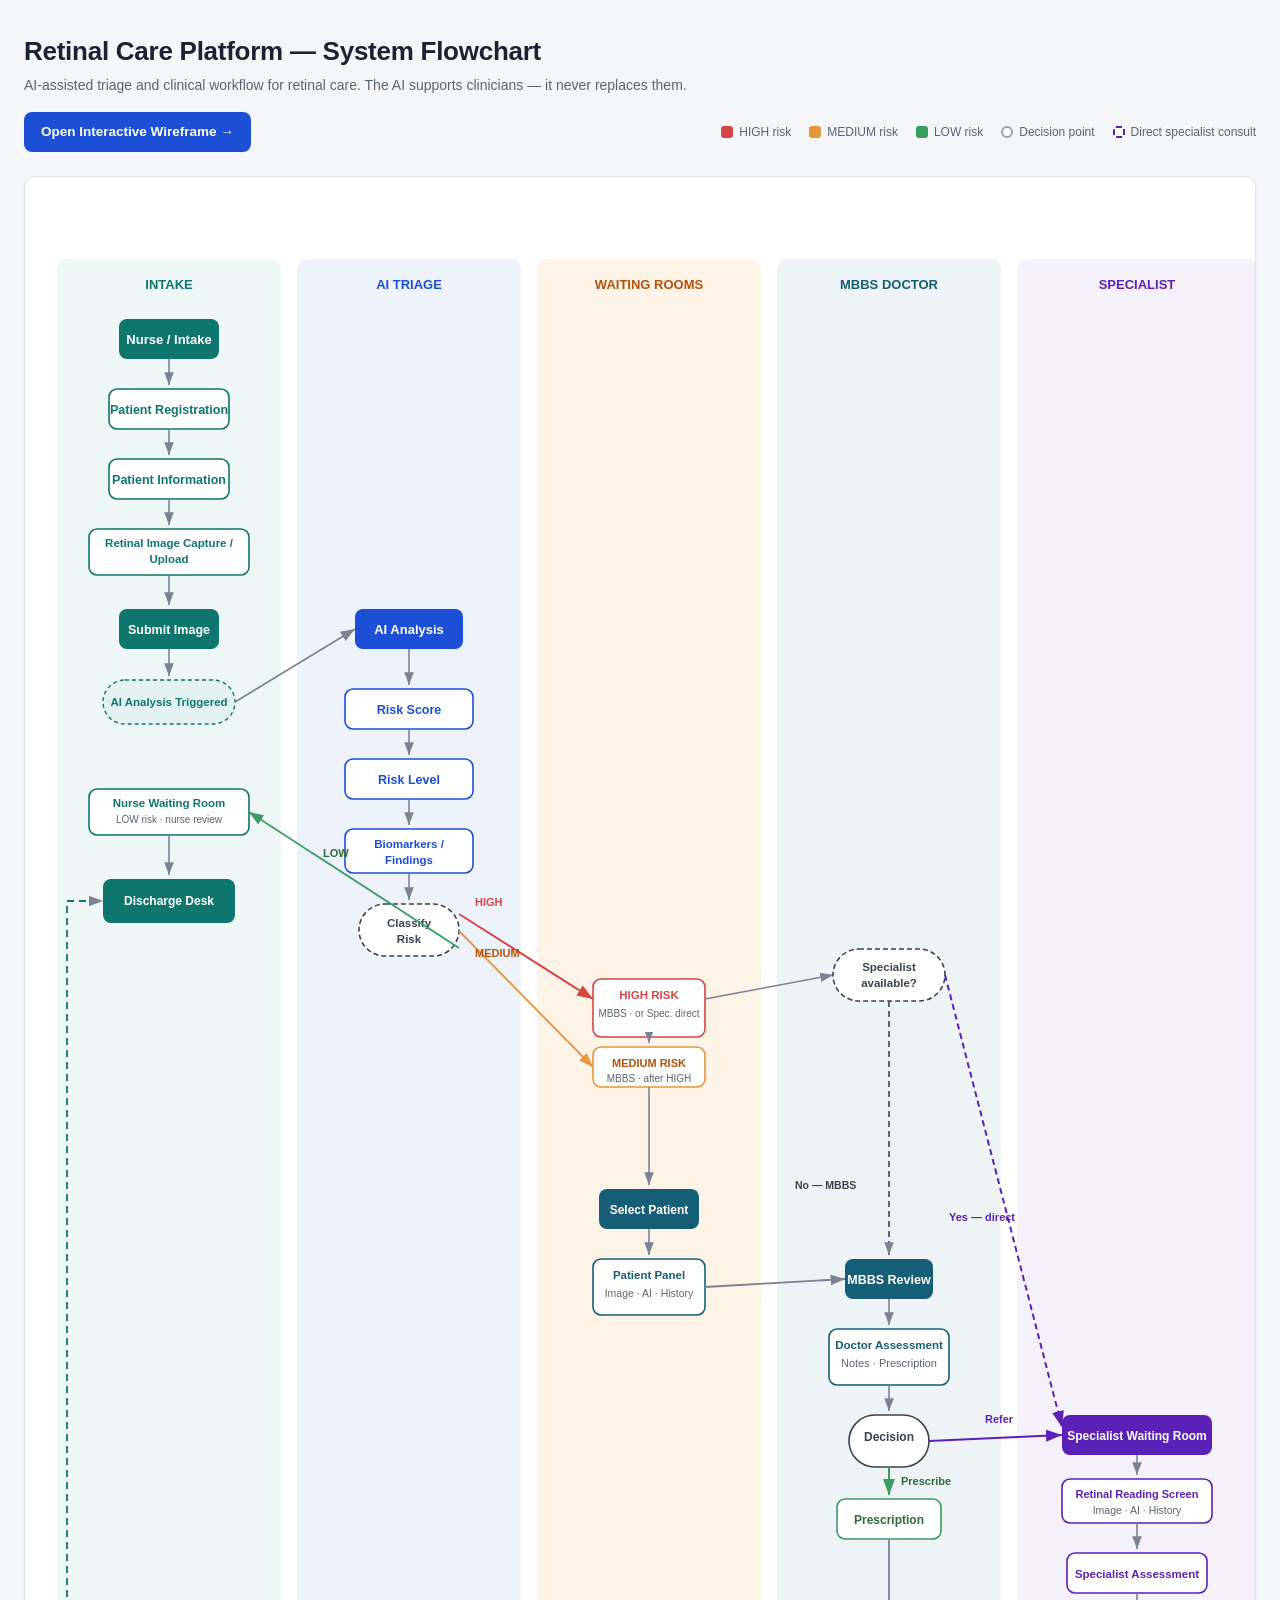
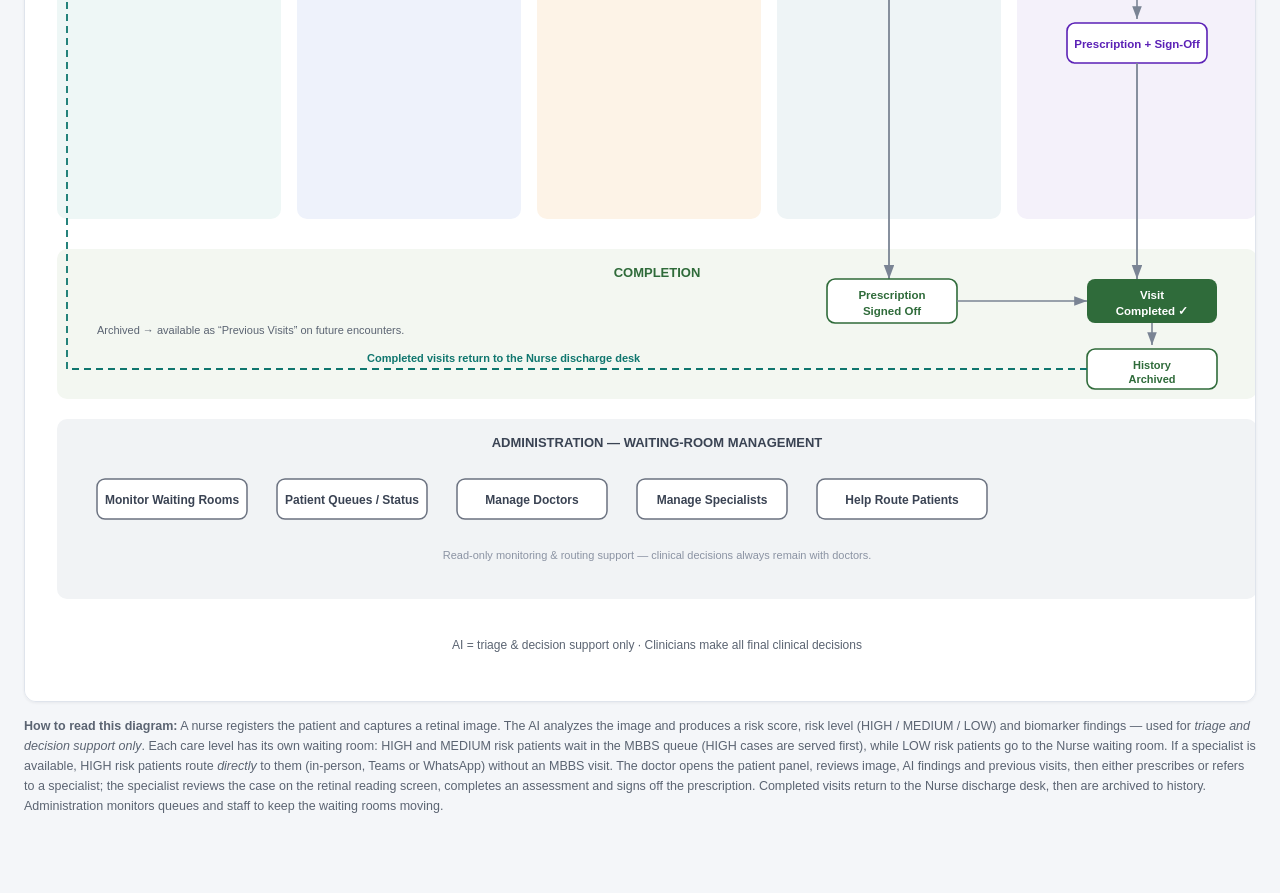
==== flowchart.html @ c3b542d7 "initial commit" ====
<!DOCTYPE html>
<html lang="en">
<head>
<meta charset="UTF-8">
<meta name="viewport" content="width=device-width, initial-scale=1.0">
<title>Retinal Care Platform — System Flowchart</title>
<link rel="stylesheet" href="css/styles.css">
<style>
  .flowchart-page { background: #f4f6f9; padding: 32px 24px 64px; }
  .fc-header { max-width: 1260px; margin: 0 auto 24px; }
  .fc-header h1 { font-size: 26px; margin: 0 0 4px; }
  .fc-header p { color: #5b6472; margin: 0 0 16px; font-size: 14px; }
  .fc-actions { display: flex; gap: 10px; align-items: center; flex-wrap: wrap; }
  .fc-legend { display: flex; gap: 18px; flex-wrap: wrap; align-items: center; margin-left: auto; font-size: 12px; color: #5b6472; }
  .legend-item { display: flex; align-items: center; gap: 6px; }
  .legend-dot { width: 12px; height: 12px; border-radius: 3px; }
  .legend-dot.high { background: #d64545; } .legend-dot.medium { background: #e8963a; } .legend-dot.low { background: #3a9d63; }
  .flow-title { font-size: 28px; font-weight: 700; letter-spacing: -.01em; }
  .fc-diagram { background: #fff; border: 1px solid #dfe4ec; border-radius: 12px; box-shadow: 0 1px 3px rgba(16,24,40,.06); max-width: 1260px; margin: 0 auto; padding: 12px; overflow-x: auto; }
  .fc-diagram svg { width: 100%; min-width: 1240px; height: auto; display: block; }
  .flow-note { font-size: 12.5px; color: #5b6472; margin-top: 14px; max-width: 1260px; margin-left: auto; margin-right: auto; line-height: 1.6; }
</style>
</head>
<body class="flowchart-page">
  <header class="fc-header">
    <h1 class="flow-title">Retinal Care Platform — System Flowchart</h1>
    <p>AI-assisted triage and clinical workflow for retinal care. The AI supports clinicians — it never replaces them.</p>
    <div class="fc-actions">
      <a class="btn btn-primary" href="index.html">Open Interactive Wireframe →</a>
      <div class="fc-legend">
        <span class="legend-item"><span class="legend-dot high"></span> HIGH risk</span>
        <span class="legend-item"><span class="legend-dot medium"></span> MEDIUM risk</span>
        <span class="legend-item"><span class="legend-dot low"></span> LOW risk</span>
        <span class="legend-item"><span style="display:inline-block;width:12px;height:12px;border-radius:50%;background:#fff;border:2px solid #9aa3b2;"></span> Decision point</span>
        <span class="legend-item"><span style="display:inline-block;width:12px;height:12px;border-radius:3px;background:#fff;border:2px dashed #5b21b6;"></span> Direct specialist consult</span>
      </div>
    </div>
  </header>

  <section class="fc-diagram">
  <svg viewBox="0 0 1240 2100" xmlns="http://www.w3.org/2000/svg" font-family="Segoe UI, Arial, sans-serif">
    <defs>
      <marker id="arr" markerWidth="10" markerHeight="10" refX="8" refY="3" orient="auto"><path d="M0,0 L8,3 L0,6 Z" fill="#7a8494"/></marker>
      <marker id="arrR" markerWidth="10" markerHeight="10" refX="8" refY="3" orient="auto"><path d="M0,0 L8,3 L0,6 Z" fill="#d64545"/></marker>
      <marker id="arrM" markerWidth="10" markerHeight="10" refX="8" refY="3" orient="auto"><path d="M0,0 L8,3 L0,6 Z" fill="#e8963a"/></marker>
      <marker id="arrG" markerWidth="10" markerHeight="10" refX="8" refY="3" orient="auto"><path d="M0,0 L8,3 L0,6 Z" fill="#3a9d63"/></marker>
      <marker id="arrP" markerWidth="10" markerHeight="10" refX="8" refY="3" orient="auto"><path d="M0,0 L8,3 L0,6 Z" fill="#5b21b6"/></marker>
    </defs>

    <!-- ============ LANE BACKGROUNDS (all equal: y 70..1630) ============ -->
    <rect x="20"  y="70" width="224" height="1560" rx="10" fill="#eef7f6"/>
    <rect x="260" y="70" width="224" height="1560" rx="10" fill="#eef2fb"/>
    <rect x="500" y="70" width="224" height="1560" rx="10" fill="#fdf3e7"/>
    <rect x="740" y="70" width="224" height="1560" rx="10" fill="#eef4f6"/>
    <rect x="980" y="70" width="240" height="1560" rx="10" fill="#f4f1fa"/>

    <!-- completion + admin bands -->
    <rect x="20" y="1660" width="1200" height="150" rx="10" fill="#f3f7f1"/>
    <rect x="20" y="1830" width="1200" height="180" rx="10" fill="#f1f3f5"/>

    <!-- lane titles -->
    <text x="132"  y="100" text-anchor="middle" font-size="13" font-weight="700" fill="#0f766e">INTAKE</text>
    <text x="372"  y="100" text-anchor="middle" font-size="13" font-weight="700" fill="#1c4fd6">AI TRIAGE</text>
    <text x="612"  y="100" text-anchor="middle" font-size="13" font-weight="700" fill="#b45309">WAITING ROOMS</text>
    <text x="852"  y="100" text-anchor="middle" font-size="13" font-weight="700" fill="#155e75">MBBS DOCTOR</text>
    <text x="1100" y="100" text-anchor="middle" font-size="13" font-weight="700" fill="#5b21b6">SPECIALIST</text>

    <text x="620" y="1688" text-anchor="middle" font-size="13" font-weight="700" fill="#2f6b3a">COMPLETION</text>
    <text x="620" y="1858" text-anchor="middle" font-size="13" font-weight="700" fill="#3a4353">ADMINISTRATION — WAITING-ROOM MANAGEMENT</text>

    <!-- ============ INTAKE LANE (center 132) ============ -->
    <rect x="82"  y="130" width="100" height="40" rx="8" fill="#0f766e"/><text x="132" y="155" text-anchor="middle" font-size="13" font-weight="600" fill="#fff">Nurse / Intake</text>
    <line x1="132" y1="170" x2="132" y2="196" stroke="#7a8494" stroke-width="1.6" marker-end="url(#arr)"/>
    <rect x="72"  y="200" width="120" height="40" rx="8" fill="#fff" stroke="#0f766e" stroke-width="1.6"/><text x="132" y="225" text-anchor="middle" font-size="12.5" font-weight="600" fill="#0f766e">Patient Registration</text>
    <line x1="132" y1="240" x2="132" y2="266" stroke="#7a8494" stroke-width="1.6" marker-end="url(#arr)"/>
    <rect x="72"  y="270" width="120" height="40" rx="8" fill="#fff" stroke="#0f766e" stroke-width="1.6"/><text x="132" y="295" text-anchor="middle" font-size="12.5" font-weight="600" fill="#0f766e">Patient Information</text>
    <line x1="132" y1="310" x2="132" y2="336" stroke="#7a8494" stroke-width="1.6" marker-end="url(#arr)"/>
    <rect x="52"  y="340" width="160" height="46" rx="8" fill="#fff" stroke="#0f766e" stroke-width="1.6"/><text x="132" y="358" text-anchor="middle" font-size="11.5" font-weight="600" fill="#0f766e">Retinal Image Capture /</text><text x="132" y="374" text-anchor="middle" font-size="11.5" font-weight="600" fill="#0f766e">Upload</text>
    <line x1="132" y1="386" x2="132" y2="416" stroke="#7a8494" stroke-width="1.6" marker-end="url(#arr)"/>
    <rect x="82"  y="420" width="100" height="40" rx="8" fill="#0f766e"/><text x="132" y="445" text-anchor="middle" font-size="12.5" font-weight="600" fill="#fff">Submit Image</text>
    <line x1="132" y1="460" x2="132" y2="487" stroke="#7a8494" stroke-width="1.6" marker-end="url(#arr)"/>
    <rect x="66"  y="491" width="132" height="44" rx="22" fill="#e3f1f0" stroke="#0f766e" stroke-width="1.4" stroke-dasharray="4 3"/><text x="132" y="517" text-anchor="middle" font-size="11.5" font-weight="600" fill="#0f766e">AI Analysis Triggered</text>
    <line x1="198" y1="513" x2="318" y2="440" stroke="#7a8494" stroke-width="1.8" marker-end="url(#arr)"/>

    <!-- nurse waiting room + discharge desk -->
    <rect x="52" y="600" width="160" height="46" rx="8" fill="#fff" stroke="#0f766e" stroke-width="1.6"/><text x="132" y="618" text-anchor="middle" font-size="11.5" font-weight="600" fill="#0f766e">Nurse Waiting Room</text><text x="132" y="634" text-anchor="middle" font-size="10" fill="#5b6472">LOW risk · nurse review</text>
    <line x1="132" y1="646" x2="132" y2="686" stroke="#7a8494" stroke-width="1.6" marker-end="url(#arr)"/>
    <rect x="66" y="690" width="132" height="44" rx="8" fill="#0f766e"/><text x="132" y="716" text-anchor="middle" font-size="12" font-weight="600" fill="#fff">Discharge Desk</text>

    <!-- ============ AI TRIAGE LANE (center 372) ============ -->
    <rect x="318" y="420" width="108" height="40" rx="8" fill="#1c4fd6"/><text x="372" y="445" text-anchor="middle" font-size="13" font-weight="600" fill="#fff">AI Analysis</text>
    <line x1="372" y1="460" x2="372" y2="496" stroke="#7a8494" stroke-width="1.6" marker-end="url(#arr)"/>
    <rect x="308" y="500" width="128" height="40" rx="8" fill="#fff" stroke="#1c4fd6" stroke-width="1.6"/><text x="372" y="525" text-anchor="middle" font-size="12.5" font-weight="600" fill="#1c4fd6">Risk Score</text>
    <line x1="372" y1="540" x2="372" y2="566" stroke="#7a8494" stroke-width="1.6" marker-end="url(#arr)"/>
    <rect x="308" y="570" width="128" height="40" rx="8" fill="#fff" stroke="#1c4fd6" stroke-width="1.6"/><text x="372" y="595" text-anchor="middle" font-size="12.5" font-weight="600" fill="#1c4fd6">Risk Level</text>
    <line x1="372" y1="610" x2="372" y2="636" stroke="#7a8494" stroke-width="1.6" marker-end="url(#arr)"/>
    <rect x="308" y="640" width="128" height="44" rx="8" fill="#fff" stroke="#1c4fd6" stroke-width="1.6"/><text x="372" y="659" text-anchor="middle" font-size="11.5" font-weight="600" fill="#1c4fd6">Biomarkers /</text><text x="372" y="675" text-anchor="middle" font-size="11.5" font-weight="600" fill="#1c4fd6">Findings</text>
    <line x1="372" y1="684" x2="372" y2="711" stroke="#7a8494" stroke-width="1.6" marker-end="url(#arr)"/>
    <rect x="322" y="715" width="100" height="52" rx="26" fill="#fff" stroke="#3a4353" stroke-width="1.6" stroke-dasharray="5 3"/><text x="372" y="738" text-anchor="middle" font-size="11.5" font-weight="600" fill="#3a4353">Classify</text><text x="372" y="754" text-anchor="middle" font-size="11.5" font-weight="600" fill="#3a4353">Risk</text>

    <!-- risk fan-out arrows → waiting room boxes -->
    <line x1="422" y1="725" x2="556" y2="810" stroke="#d64545" stroke-width="2" marker-end="url(#arrR)"/><text x="438" y="717" font-size="11" fill="#d64545" font-weight="700">HIGH</text>
    <line x1="422" y1="742" x2="556" y2="878" stroke="#e8963a" stroke-width="1.8" marker-end="url(#arrM)"/><text x="438" y="768" font-size="11" fill="#b45309" font-weight="700">MEDIUM</text>
    <line x1="422" y1="759" x2="212" y2="623" stroke="#3a9d63" stroke-width="1.8" marker-end="url(#arrG)"/><text x="286" y="668" font-size="11" fill="#2f6b3a" font-weight="700">LOW</text>

    <!-- ============ WAITING ROOM LANE (center 612) ============ -->
    <rect x="556" y="790" width="112" height="58" rx="8" fill="#fff" stroke="#d64545" stroke-width="1.6"/><text x="612" y="810" text-anchor="middle" font-size="11.5" font-weight="700" fill="#d64545">HIGH RISK</text><text x="612" y="828" text-anchor="middle" font-size="10" fill="#5b6472">MBBS · or Spec. direct</text>
    <line x1="612" y1="848" x2="612" y2="854" stroke="#7a8494" stroke-width="1.4" marker-end="url(#arr)"/>
    <rect x="556" y="858" width="112" height="40" rx="8" fill="#fff" stroke="#e8963a" stroke-width="1.6"/><text x="612" y="878" text-anchor="middle" font-size="11" font-weight="700" fill="#b45309">MEDIUM RISK</text><text x="612" y="893" text-anchor="middle" font-size="10" fill="#5b6472">MBBS · after HIGH</text>
    <line x1="612" y1="898" x2="612" y2="996" stroke="#7a8494" stroke-width="1.6" marker-end="url(#arr)"/>
    <rect x="562" y="1000" width="100" height="40" rx="8" fill="#155e75"/><text x="612" y="1025" text-anchor="middle" font-size="12" font-weight="600" fill="#fff">Select Patient</text>
    <line x1="612" y1="1040" x2="612" y2="1066" stroke="#7a8494" stroke-width="1.6" marker-end="url(#arr)"/>
    <rect x="556" y="1070" width="112" height="56" rx="8" fill="#fff" stroke="#155e75" stroke-width="1.6"/><text x="612" y="1090" text-anchor="middle" font-size="11.5" font-weight="600" fill="#155e75">Patient Panel</text><text x="612" y="1108" text-anchor="middle" font-size="10.5" fill="#5b6472">Image · AI · History</text>
    <line x1="668" y1="1098" x2="808" y2="1090" stroke="#7a8494" stroke-width="1.8" marker-end="url(#arr)"/>

    <!-- routing decision: specialist available? -->
    <line x1="668" y1="810" x2="796" y2="786" stroke="#7a8494" stroke-width="1.6" marker-end="url(#arr)"/>
    <rect x="796" y="760" width="112" height="52" rx="26" fill="#fff" stroke="#3a4353" stroke-width="1.6" stroke-dasharray="5 3"/><text x="852" y="782" text-anchor="middle" font-size="11.5" font-weight="600" fill="#3a4353">Specialist</text><text x="852" y="798" text-anchor="middle" font-size="11.5" font-weight="600" fill="#3a4353">available?</text>
    <line x1="852" y1="812" x2="852" y2="1066" stroke="#3a4353" stroke-width="1.6" stroke-dasharray="6 4" marker-end="url(#arr)"/><text x="758" y="1000" font-size="10.5" fill="#3a4353" font-weight="600">No — MBBS</text>
    <line x1="908" y1="786" x2="1025" y2="1238" stroke="#5b21b6" stroke-width="2" stroke-dasharray="6 4" marker-end="url(#arrP)"/><text x="912" y="1032" font-size="11" fill="#5b21b6" font-weight="700">Yes — direct</text>

    <!-- ============ MBBS LANE (center 852) ============ -->
    <rect x="808" y="1070" width="88" height="40" rx="8" fill="#155e75"/><text x="852" y="1095" text-anchor="middle" font-size="12.5" font-weight="600" fill="#fff">MBBS Review</text>
    <line x1="852" y1="1110" x2="852" y2="1136" stroke="#7a8494" stroke-width="1.6" marker-end="url(#arr)"/>
    <rect x="792" y="1140" width="120" height="56" rx="8" fill="#fff" stroke="#155e75" stroke-width="1.6"/><text x="852" y="1160" text-anchor="middle" font-size="11.5" font-weight="600" fill="#155e75">Doctor Assessment</text><text x="852" y="1178" text-anchor="middle" font-size="11" fill="#5b6472">Notes · Prescription</text>
    <line x1="852" y1="1196" x2="852" y2="1222" stroke="#7a8494" stroke-width="1.6" marker-end="url(#arr)"/>
    <rect x="812" y="1226" width="80" height="52" rx="26" fill="#fff" stroke="#3a4353" stroke-width="1.6"/><text x="852" y="1252" text-anchor="middle" font-size="12" font-weight="700" fill="#3a4353">Decision</text>
    <!-- Prescribe branch -->
    <line x1="852" y1="1278" x2="852" y2="1306" stroke="#3a9d63" stroke-width="2" marker-end="url(#arrG)"/><text x="864" y="1296" font-size="11" fill="#2f6b3a" font-weight="700">Prescribe</text>
    <rect x="800" y="1310" width="104" height="40" rx="8" fill="#fff" stroke="#3a9d63" stroke-width="1.6"/><text x="852" y="1335" text-anchor="middle" font-size="12" font-weight="600" fill="#2f6b3a">Prescription</text>
    <!-- Refer branch → specialist -->
    <line x1="892" y1="1252" x2="1025" y2="1246" stroke="#5b21b6" stroke-width="2" marker-end="url(#arrP)"/><text x="948" y="1234" font-size="11" fill="#5b21b6" font-weight="700">Refer</text>
    <!-- down to completion -->
    <line x1="852" y1="1350" x2="852" y2="1690" stroke="#7a8494" stroke-width="1.8" marker-end="url(#arr)"/>

    <!-- ============ SPECIALIST LANE (center 1100) ============ -->
    <rect x="1025" y="1226" width="150" height="40" rx="8" fill="#5b21b6"/><text x="1100" y="1251" text-anchor="middle" font-size="12" font-weight="600" fill="#fff">Specialist Waiting Room</text>
    <line x1="1100" y1="1266" x2="1100" y2="1286" stroke="#7a8494" stroke-width="1.6" marker-end="url(#arr)"/>
    <rect x="1025" y="1290" width="150" height="44" rx="8" fill="#fff" stroke="#5b21b6" stroke-width="1.6"/><text x="1100" y="1309" text-anchor="middle" font-size="11" font-weight="600" fill="#5b21b6">Retinal Reading Screen</text><text x="1100" y="1325" text-anchor="middle" font-size="10.5" fill="#5b6472">Image · AI · History</text>
    <line x1="1100" y1="1334" x2="1100" y2="1360" stroke="#7a8494" stroke-width="1.6" marker-end="url(#arr)"/>
    <rect x="1030" y="1364" width="140" height="40" rx="8" fill="#fff" stroke="#5b21b6" stroke-width="1.6"/><text x="1100" y="1389" text-anchor="middle" font-size="11.5" font-weight="600" fill="#5b21b6">Specialist Assessment</text>
    <line x1="1100" y1="1404" x2="1100" y2="1430" stroke="#7a8494" stroke-width="1.6" marker-end="url(#arr)"/>
    <rect x="1030" y="1434" width="140" height="40" rx="8" fill="#fff" stroke="#5b21b6" stroke-width="1.6"/><text x="1100" y="1459" text-anchor="middle" font-size="11.5" font-weight="600" fill="#5b21b6">Prescription + Sign-Off</text>
    <!-- down to completion -->
    <line x1="1100" y1="1474" x2="1100" y2="1690" stroke="#7a8494" stroke-width="1.8" marker-end="url(#arr)"/>

    <!-- ============ COMPLETION BAND ============ -->
    <rect x="790"  y="1690" width="130" height="44" rx="8" fill="#fff" stroke="#2f6b3a" stroke-width="1.6"/><text x="855" y="1710" text-anchor="middle" font-size="11.5" font-weight="600" fill="#2f6b3a">Prescription</text><text x="855" y="1726" text-anchor="middle" font-size="11.5" font-weight="600" fill="#2f6b3a">Signed Off</text>
    <line x1="920" y1="1712" x2="1050" y2="1712" stroke="#7a8494" stroke-width="1.6" marker-end="url(#arr)"/>
    <rect x="1050" y="1690" width="130" height="44" rx="8" fill="#2f6b3a"/><text x="1115" y="1710" text-anchor="middle" font-size="11.5" font-weight="600" fill="#fff">Visit</text><text x="1115" y="1726" text-anchor="middle" font-size="11.5" font-weight="600" fill="#fff">Completed ✓</text>
    <line x1="1115" y1="1734" x2="1115" y2="1756" stroke="#7a8494" stroke-width="1.6" marker-end="url(#arr)"/>
    <rect x="1050" y="1760" width="130" height="40" rx="8" fill="#fff" stroke="#2f6b3a" stroke-width="1.6"/><text x="1115" y="1780" text-anchor="middle" font-size="11" font-weight="600" fill="#2f6b3a">History</text><text x="1115" y="1794" text-anchor="middle" font-size="11" font-weight="600" fill="#2f6b3a">Archived</text>
    <!-- completed visits return to nurse discharge desk -->
    <line x1="1050" y1="1780" x2="30" y2="1780" stroke="#0f766e" stroke-width="1.8" stroke-dasharray="7 5"/>
    <line x1="30" y1="1780" x2="30" y2="712" stroke="#0f766e" stroke-width="1.8" stroke-dasharray="7 5"/>
    <line x1="30" y1="712" x2="66" y2="712" stroke="#0f766e" stroke-width="1.8" stroke-dasharray="7 5" marker-end="url(#arr)"/>
    <text x="330" y="1773" font-size="11" fill="#0f766e" font-weight="600">Completed visits return to the Nurse discharge desk</text>
    <text x="60" y="1745" font-size="11" fill="#5b6472">Archived → available as “Previous Visits” on future encounters.</text>

    <!-- ============ ADMIN BAND ============ -->
    <rect x="60"   y="1890" width="150" height="40" rx="8" fill="#fff" stroke="#6b7280" stroke-width="1.5"/><text x="135" y="1915" text-anchor="middle" font-size="12" font-weight="600" fill="#3a4353">Monitor Waiting Rooms</text>
    <rect x="240"  y="1890" width="150" height="40" rx="8" fill="#fff" stroke="#6b7280" stroke-width="1.5"/><text x="315" y="1915" text-anchor="middle" font-size="12" font-weight="600" fill="#3a4353">Patient Queues / Status</text>
    <rect x="420"  y="1890" width="150" height="40" rx="8" fill="#fff" stroke="#6b7280" stroke-width="1.5"/><text x="495" y="1915" text-anchor="middle" font-size="12" font-weight="600" fill="#3a4353">Manage Doctors</text>
    <rect x="600"  y="1890" width="150" height="40" rx="8" fill="#fff" stroke="#6b7280" stroke-width="1.5"/><text x="675" y="1915" text-anchor="middle" font-size="12" font-weight="600" fill="#3a4353">Manage Specialists</text>
    <rect x="780"  y="1890" width="170" height="40" rx="8" fill="#fff" stroke="#6b7280" stroke-width="1.5"/><text x="865" y="1915" text-anchor="middle" font-size="12" font-weight="600" fill="#3a4353">Help Route Patients</text>
    <text x="620" y="1970" text-anchor="middle" font-size="11" fill="#8b93a3">Read-only monitoring &amp; routing support — clinical decisions always remain with doctors.</text>

    <!-- footnote -->
    <text x="620" y="2060" text-anchor="middle" font-size="12" fill="#5b6472">AI = triage &amp; decision support only · Clinicians make all final clinical decisions</text>
  </svg>
  </section>

  <p class="flow-note">
    <strong>How to read this diagram:</strong> A nurse registers the patient and captures a retinal image. The AI analyzes the image and produces a risk score, risk level (HIGH / MEDIUM / LOW) and biomarker findings — used for <em>triage and decision support only</em>. Each care level has its own waiting room: HIGH and MEDIUM risk patients wait in the MBBS queue (HIGH cases are served first), while LOW risk patients go to the Nurse waiting room. If a specialist is available, HIGH risk patients route <em>directly</em> to them (in-person, Teams or WhatsApp) without an MBBS visit. The doctor opens the patient panel, reviews image, AI findings and previous visits, then either prescribes or refers to a specialist; the specialist reviews the case on the retinal reading screen, completes an assessment and signs off the prescription. Completed visits return to the Nurse discharge desk, then are archived to history. Administration monitors queues and staff to keep the waiting rooms moving.
  </p>
</body>
</html>
---- css/styles.css ----
/* ============================================================
   Retinal Care Platform — Design System
   Clinical · trustworthy · modern · high-tech
   ============================================================ */

:root {
  --bg: #f4f6f9;
  --surface: #ffffff;
  --surface-2: #f8fafc;
  --border: #dfe4ec;
  --border-strong: #cbd3de;
  --text: #1a2233;
  --text-2: #5b6472;
  --text-3: #8b93a3;

  --primary: #1c4fd6;
  --primary-soft: #eef2fb;
  --primary-dark: #153aa0;

  --nurse: #0f766e;
  --nurse-soft: #eef7f6;
  --mbbs: #155e75;
  --mbbs-soft: #eef4f6;
  --spec: #5b21b6;
  --spec-soft: #f4f1fa;
  --admin: #475467;
  --admin-soft: #f1f3f5;

  --high: #d64545;
  --high-soft: #fdefef;
  --medium: #e8963a;
  --medium-soft: #fdf3e7;
  --low: #3a9d63;
  --low-soft: #eef8f1;

  --success: #2f6b3a;
  --shadow-sm: 0 1px 2px rgba(16,24,40,.05);
  --shadow-md: 0 2px 8px rgba(16,24,40,.07);
  --shadow-lg: 0 8px 24px rgba(16,24,40,.10);
  --radius: 10px;
  --radius-lg: 14px;
  --font: "Segoe UI", -apple-system, BlinkMacSystemFont, Roboto, Arial, sans-serif;
}

* { box-sizing: border-box; }
html, body { margin: 0; padding: 0; }
body {
  font-family: var(--font);
  background: var(--bg);
  color: var(--text);
  font-size: 14px;
  line-height: 1.5;
  -webkit-font-smoothing: antialiased;
}
a { color: var(--primary); text-decoration: none; }
a:hover { text-decoration: underline; }

/* ---------- Layout ---------- */
.app-shell { min-height: 100vh; display: flex; flex-direction: column; }
.topbar {
  background: var(--surface);
  border-bottom: 1px solid var(--border);
  display: flex; align-items: center; gap: 16px;
  padding: 0 24px; height: 60px; position: sticky; top: 0; z-index: 50;
}
.brand { display: flex; align-items: center; gap: 10px; font-weight: 700; font-size: 16px; color: var(--text); }
.brand-mark {
  width: 34px; height: 34px; border-radius: 9px; background: linear-gradient(135deg, var(--primary), #7c5ce0);
  display: flex; align-items: center; justify-content: center; color: #fff; font-size: 17px; font-weight: 700;
}
.topbar-role {
  font-size: 12.5px; font-weight: 600; color: var(--text-2);
  background: var(--surface-2); border: 1px solid var(--border);
  padding: 5px 12px; border-radius: 999px; display: flex; align-items: center; gap: 7px;
}
.topbar-role .dot { width: 8px; height: 8px; border-radius: 50%; }
.topbar-right { margin-left: auto; display: flex; align-items: center; gap: 12px; }
.topbar-actions { display: flex; gap: 8px; }
.content { padding: 24px; max-width: 1280px; width: 100%; margin: 0 auto; flex: 1; }
.content-wide { max-width: 1560px; }
.page-head { display: flex; align-items: flex-start; gap: 16px; margin-bottom: 20px; flex-wrap: wrap; }
.page-head h1 { margin: 0; font-size: 22px; letter-spacing: -.01em; }
.page-head .sub { color: var(--text-2); font-size: 13.5px; margin-top: 3px; }
.page-head .spacer { flex: 1; }

/* ---------- Buttons ---------- */
.btn {
  display: inline-flex; align-items: center; justify-content: center; gap: 8px;
  font-family: inherit; font-size: 13.5px; font-weight: 600;
  padding: 9px 16px; border-radius: 8px; border: 1px solid transparent;
  cursor: pointer; transition: background .15s, border-color .15s, box-shadow .15s;
  background: var(--surface); color: var(--text); white-space: nowrap;
}
.btn:hover { text-decoration: none; }
.btn:disabled { opacity: .55; cursor: not-allowed; }
.btn-primary { background: var(--primary); color: #fff; }
.btn-primary:hover { background: var(--primary-dark); }
.btn-secondary { border-color: var(--border-strong); background: var(--surface); }
.btn-secondary:hover { background: var(--surface-2); }
.btn-danger { background: #fff; border-color: #e8b4b4; color: var(--high); }
.btn-danger:hover { background: var(--high-soft); }
.btn-success { background: var(--success); color: #fff; }
.btn-success:hover { filter: brightness(.94); }
.btn-sm { padding: 6px 11px; font-size: 12.5px; border-radius: 7px; }
.btn-lg { padding: 12px 22px; font-size: 15px; }
.btn-block { width: 100%; }

/* ---------- Cards ---------- */
.card {
  background: var(--surface); border: 1px solid var(--border);
  border-radius: var(--radius); box-shadow: var(--shadow-sm);
}
.card-pad { padding: 20px; }
.card-title { font-size: 13px; font-weight: 700; text-transform: uppercase; letter-spacing: .05em; color: var(--text-2); margin: 0 0 14px; }
.grid { display: grid; gap: 16px; }
.grid-2 { grid-template-columns: repeat(2, 1fr); }
.grid-3 { grid-template-columns: repeat(3, 1fr); }
.grid-4 { grid-template-columns: repeat(4, 1fr); }
.flex { display: flex; gap: 16px; }
.flex-wrap { flex-wrap: wrap; }
.align-center { align-items: center; }
.grow { flex: 1; }
.mt-8 { margin-top: 8px; } .mt-16 { margin-top: 16px; } .mt-24 { margin-top: 24px; }
.mb-8 { margin-bottom: 8px; } .mb-16 { margin-bottom: 16px; }
.muted { color: var(--text-2); }
.small { font-size: 12.5px; }
.mono { font-variant-numeric: tabular-nums; }

/* ---------- Risk pills / indicators ---------- */
.pill {
  display: inline-flex; align-items: center; gap: 6px;
  font-size: 12px; font-weight: 700; padding: 3px 10px; border-radius: 999px;
  letter-spacing: .02em; text-transform: uppercase;
}
.pill .ico { font-size: 11px; }
.pill-high { background: var(--high-soft); color: var(--high); }
.pill-medium { background: var(--medium-soft); color: #b45309; }
.pill-low { background: var(--low-soft); color: var(--success); }
.pill-neutral { background: var(--surface-2); color: var(--text-2); border: 1px solid var(--border); }
.pill-ok { background: var(--low-soft); color: var(--success); }
.pill-info { background: var(--primary-soft); color: var(--primary); }
.pill-spec { background: var(--spec-soft); color: var(--spec); }
.pill-mbbs { background: var(--mbbs-soft); color: var(--mbbs); }
.pill-nurse { background: var(--nurse-soft); color: var(--nurse); }
.badge { display: inline-flex; align-items: center; font-size: 11.5px; font-weight: 600; padding: 2px 8px; border-radius: 6px; }
.score-badge { font-size: 12px; font-weight: 700; font-variant-numeric: tabular-nums; padding: 2px 8px; border-radius: 6px; }

/* ---------- Tables ---------- */
.table { width: 100%; border-collapse: collapse; font-size: 13.5px; }
.table th {
  text-align: left; font-size: 11.5px; text-transform: uppercase; letter-spacing: .05em;
  color: var(--text-3); font-weight: 600; padding: 10px 14px; border-bottom: 1px solid var(--border);
  background: var(--surface-2); white-space: nowrap;
}
.table td { padding: 12px 14px; border-bottom: 1px solid var(--border); vertical-align: middle; }
.table tbody tr { transition: background .12s; }
.table tbody tr:hover { background: var(--surface-2); }
.table tbody tr:last-child td { border-bottom: none; }
.row-link { cursor: pointer; }
.row-link td:first-child { border-radius: 8px 0 0 8px; }
.row-link td:last-child { border-radius: 0 8px 8px 0; }
.clickable-row:hover { background: var(--primary-soft) !important; }

/* ---------- Role selection ---------- */
.role-grid { display: grid; grid-template-columns: repeat(auto-fit, minmax(240px, 1fr)); gap: 18px; max-width: 1040px; margin: 32px auto 0; }
.role-card {
  background: var(--surface); border: 1px solid var(--border); border-radius: var(--radius-lg);
  padding: 26px 22px; cursor: pointer; transition: transform .12s, box-shadow .15s, border-color .15s;
  box-shadow: var(--shadow-sm); text-align: left; font-family: inherit;
}
.role-card:hover { transform: translateY(-2px); box-shadow: var(--shadow-md); border-color: var(--border-strong); }
.role-ico {
  width: 46px; height: 46px; border-radius: 12px; display: flex; align-items: center; justify-content: center;
  font-size: 22px; margin-bottom: 14px;
}
.role-card h3 { margin: 0 0 4px; font-size: 16px; }
.role-card p { margin: 0; color: var(--text-2); font-size: 13px; }

/* ---------- Forms ---------- */
.field { margin-bottom: 14px; }
.field label { display: block; font-size: 12.5px; font-weight: 600; color: var(--text-2); margin-bottom: 5px; }
.input, .textarea, select.input {
  width: 100%; font-family: inherit; font-size: 14px; color: var(--text);
  background: var(--surface); border: 1px solid var(--border-strong);
  border-radius: 8px; padding: 9px 12px; outline: none; transition: border-color .12s, box-shadow .12s;
}
.input:focus, .textarea:focus, select.input:focus { border-color: var(--primary); box-shadow: 0 0 0 3px rgba(28,79,214,.12); }
.textarea { resize: vertical; min-height: 90px; }
.form-grid { display: grid; grid-template-columns: repeat(2, 1fr); gap: 0 16px; }
.form-grid .full { grid-column: 1 / -1; }

/* ---------- Upload zone ---------- */
.upload-zone {
  border: 2px dashed var(--border-strong); border-radius: var(--radius);
  background: var(--surface-2); padding: 34px; text-align: center; cursor: pointer;
  transition: border-color .15s, background .15s;
}
.upload-zone:hover { border-color: var(--primary); background: var(--primary-soft); }
.upload-zone .ico { font-size: 30px; display: block; margin-bottom: 8px; }

/* ---------- Fundus image viewer ---------- */
.img-stage {
  background: #0c1220; border-radius: var(--radius); overflow: hidden;
  position: relative; display: flex; align-items: center; justify-content: center;
  min-height: 340px; border: 1px solid #1f2b3f;
}
.img-stage svg { max-width: 100%; max-height: 100%; transition: transform .18s ease; }
.img-stage.zoomed svg { transform: scale(1.6); cursor: grab; }
.viewer-tools { position: absolute; top: 10px; right: 10px; display: flex; gap: 6px; z-index: 5; }
.viewer-tools .btn { background: rgba(255,255,255,.08); border: 1px solid rgba(255,255,255,.18); color: #e6ebf5; font-size: 12px; padding: 6px 10px; }
.viewer-tools .btn:hover { background: rgba(255,255,255,.16); }
.viewer-tools .btn.active { background: var(--primary); border-color: var(--primary); }
.img-label { position: absolute; left: 12px; bottom: 12px; font-size: 11.5px; color: rgba(230,235,245,.75); background: rgba(0,0,0,.45); padding: 3px 9px; border-radius: 6px; }

/* ---------- AI overlay markers ---------- */
.ai-marker { pointer-events: none; }
.ai-marker circle { fill: none; stroke: #ffd166; stroke-width: 2.4; stroke-dasharray: 5 3; }
.ai-marker .tag { fill: rgba(20,24,33,.78); stroke: #ffd166; stroke-width: 1; font-size: 11px; font-weight: 600; }

/* ---------- Waiting room ---------- */
.wait-section { margin-bottom: 18px; }
.wait-section-head { display: flex; align-items: center; gap: 10px; margin-bottom: 10px; }
.wait-section-head .bar { width: 4px; height: 22px; border-radius: 3px; }
.wait-section-head h3 { margin: 0; font-size: 14px; text-transform: uppercase; letter-spacing: .05em; }
.wait-count { font-size: 12px; color: var(--text-3); font-weight: 600; }
.patient-row {
  display: flex; align-items: center; gap: 16px;
  background: var(--surface); border: 1px solid var(--border);
  border-radius: var(--radius); padding: 14px 18px; cursor: pointer;
  transition: border-color .12s, box-shadow .12s; margin-bottom: 8px;
}
.patient-row:hover { border-color: var(--primary); box-shadow: var(--shadow-sm); }
.patient-row .pos {
  width: 30px; height: 30px; border-radius: 8px; background: var(--surface-2);
  border: 1px solid var(--border); display: flex; align-items: center; justify-content: center;
  font-weight: 700; font-size: 13px; color: var(--text-2); flex-shrink: 0;
}
.patient-row .who { flex: 1; min-width: 0; }
.patient-row .who .name { font-weight: 600; font-size: 14px; }
.patient-row .who .meta { font-size: 12px; color: var(--text-3); margin-top: 1px; }
.patient-row .stat { text-align: right; display: flex; flex-direction: column; align-items: flex-end; gap: 4px; }

/* ---------- Stat tiles ---------- */
.stat-tile { background: var(--surface); border: 1px solid var(--border); border-radius: var(--radius); padding: 16px 18px; box-shadow: var(--shadow-sm); }
.stat-tile .label { font-size: 12px; color: var(--text-2); font-weight: 600; text-transform: uppercase; letter-spacing: .04em; }
.stat-tile .value { font-size: 26px; font-weight: 700; margin-top: 4px; font-variant-numeric: tabular-nums; }

/* ---------- Timeline (visits) ---------- */
.visit-strip { display: flex; gap: 8px; flex-wrap: wrap; }
.visit-tab {
  border: 1px solid var(--border); background: var(--surface-2); color: var(--text-2);
  border-radius: 8px; padding: 8px 14px; font-size: 12.5px; font-weight: 600; cursor: pointer;
  transition: all .12s; text-align: left;
}
.visit-tab:hover { border-color: var(--border-strong); }
.visit-tab.active { background: var(--primary-soft); border-color: var(--primary); color: var(--primary); }
.visit-tab .risk-mini { font-size: 10.5px; margin-top: 2px; display: block; }
.kv { display: grid; grid-template-columns: 130px 1fr; gap: 6px 14px; font-size: 13.5px; }
.kv dt { color: var(--text-3); font-weight: 600; }
.kv dd { margin: 0; }

/* ---------- Finding list ---------- */
.finding { display: flex; gap: 10px; padding: 10px 0; border-bottom: 1px solid var(--border); font-size: 13.5px; }
.finding:last-child { border-bottom: none; }
.finding .sev { flex-shrink: 0; }

/* ---------- Referral card ---------- */
.refer-card { border-left: 4px solid var(--spec); }

/* ---------- Auth / selection ---------- */
.auth-wrap { min-height: 100vh; display: flex; flex-direction: column; align-items: center; justify-content: center; padding: 24px; background: var(--bg); }
.auth-logo { display: flex; align-items: center; gap: 12px; margin-bottom: 10px; }
.auth-logo .brand-mark { width: 44px; height: 44px; border-radius: 12px; font-size: 22px; }
.auth-title { font-size: 26px; font-weight: 700; letter-spacing: -.01em; margin: 0; }
.auth-sub { color: var(--text-2); margin: 6px 0 0; font-size: 14px; }

/* ---------- Misc ---------- */
.avatar { width: 34px; height: 34px; border-radius: 50%; background: var(--primary-soft); color: var(--primary); display: inline-flex; align-items: center; justify-content: center; font-weight: 700; font-size: 13px; flex-shrink: 0; }
.avatar.spec { background: var(--spec-soft); color: var(--spec); }
.avatar.nurse { background: var(--nurse-soft); color: var(--nurse); }
.avatar.mbbs { background: var(--mbbs-soft); color: var(--mbbs); }
.divider { height: 1px; background: var(--border); margin: 18px 0; }
.empty { text-align: center; color: var(--text-3); padding: 40px 20px; font-size: 13.5px; }
.toast {
  position: fixed; bottom: 24px; left: 50%; transform: translateX(-50%);
  background: #141a26; color: #fff; font-size: 13.5px; font-weight: 500;
  padding: 12px 20px; border-radius: 10px; box-shadow: var(--shadow-lg);
  z-index: 100; animation: toastIn .2s ease; display: flex; align-items: center; gap: 10px;
}
@keyframes toastIn { from { opacity: 0; transform: translate(-50%, 12px); } to { opacity: 1; transform: translate(-50%, 0); } }
.success-banner { background: var(--low-soft); border: 1px solid #bfe3cd; color: var(--success); border-radius: var(--radius); padding: 18px 20px; display: flex; align-items: center; gap: 14px; }
.success-banner .big { font-size: 30px; }
.progress-bar { height: 6px; border-radius: 4px; background: var(--border); overflow: hidden; }
.progress-bar .fill { height: 100%; border-radius: 4px; transition: width .4s ease; }
.blink { animation: blink 1.4s ease infinite; }
@keyframes blink { 0%,100% { opacity: 1; } 50% { opacity: .4; } }

@media (max-width: 900px) {
  .grid-2, .grid-3, .grid-4 { grid-template-columns: 1fr; }
  .form-grid { grid-template-columns: 1fr; }
  .content { padding: 16px; }
}
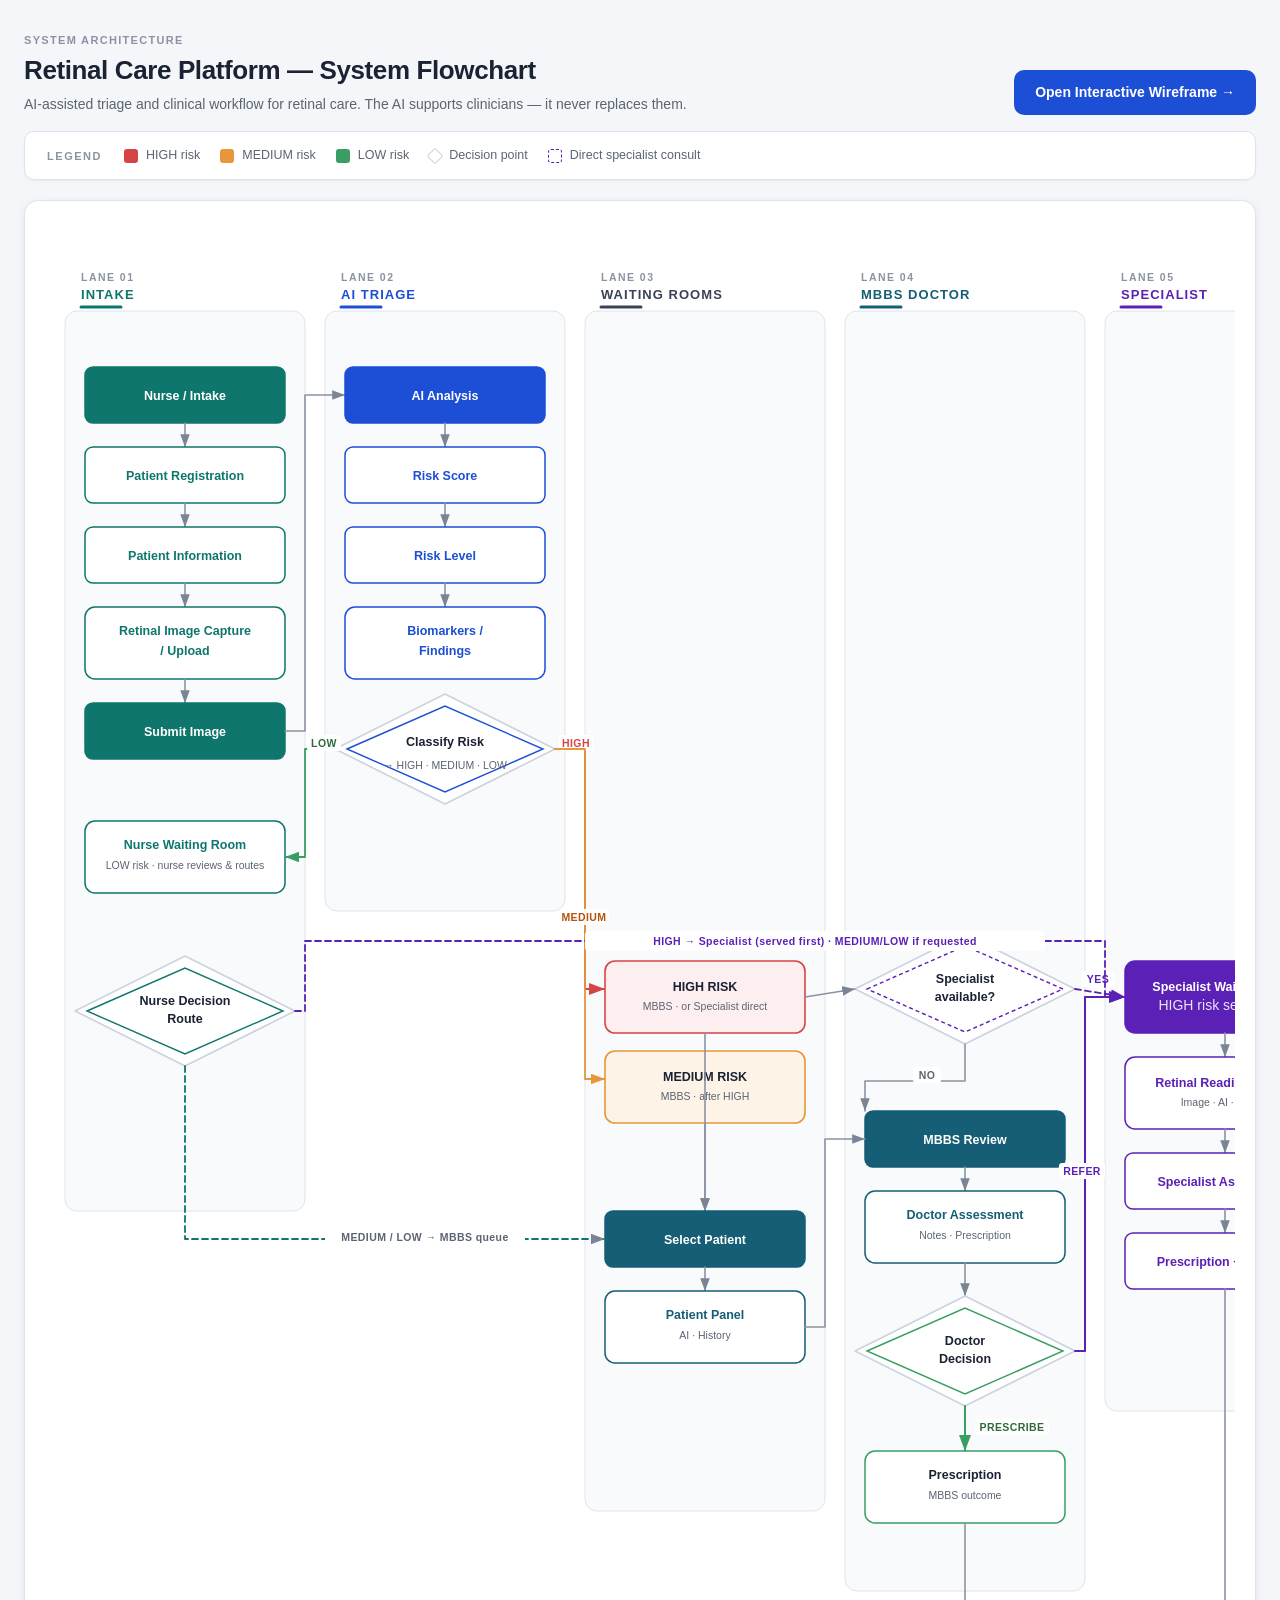
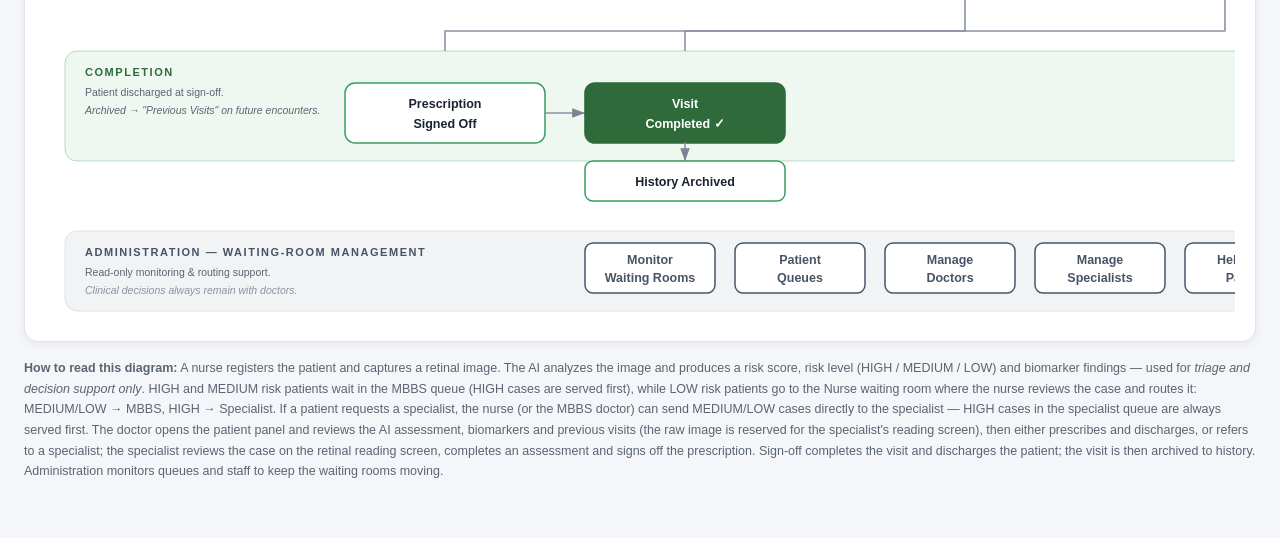
==== commit 061be255: "initial commit" ====
--- a/flowchart.html
+++ b/flowchart.html
@@ -6,172 +6,603 @@
 <title>Retinal Care Platform — System Flowchart</title>
 <link rel="stylesheet" href="css/styles.css">
 <style>
-  .flowchart-page { background: #f4f6f9; padding: 32px 24px 64px; }
-  .fc-header { max-width: 1260px; margin: 0 auto 24px; }
-  .fc-header h1 { font-size: 26px; margin: 0 0 4px; }
-  .fc-header p { color: #5b6472; margin: 0 0 16px; font-size: 14px; }
-  .fc-actions { display: flex; gap: 10px; align-items: center; flex-wrap: wrap; }
-  .fc-legend { display: flex; gap: 18px; flex-wrap: wrap; align-items: center; margin-left: auto; font-size: 12px; color: #5b6472; }
-  .legend-item { display: flex; align-items: center; gap: 6px; }
-  .legend-dot { width: 12px; height: 12px; border-radius: 3px; }
-  .legend-dot.high { background: #d64545; } .legend-dot.medium { background: #e8963a; } .legend-dot.low { background: #3a9d63; }
-  .flow-title { font-size: 28px; font-weight: 700; letter-spacing: -.01em; }
-  .fc-diagram { background: #fff; border: 1px solid #dfe4ec; border-radius: 12px; box-shadow: 0 1px 3px rgba(16,24,40,.06); max-width: 1260px; margin: 0 auto; padding: 12px; overflow-x: auto; }
-  .fc-diagram svg { width: 100%; min-width: 1240px; height: auto; display: block; }
-  .flow-note { font-size: 12.5px; color: #5b6472; margin-top: 14px; max-width: 1260px; margin-left: auto; margin-right: auto; line-height: 1.6; }
+  /* ============================================================
+     Retinal Care Platform — System Flowchart
+     Professional clinical system architecture diagram
+     (Design/UX refactor only — workflow unchanged)
+     ============================================================ */
+
+  :root {
+    --bg: #f4f6f9;
+    --surface: #ffffff;
+    --surface-2: #f8fafc;
+    --border: #dfe4ec;
+    --border-strong: #cbd3de;
+    --text: #1a2233;
+    --text-2: #5b6472;
+    --text-3: #8b93a3;
+
+    --primary: #1c4fd6;
+    --primary-soft: #eef2fb;
+    --primary-dark: #153aa0;
+
+    --nurse: #0f766e;
+    --nurse-soft: #eef7f6;
+    --mbbs: #155e75;
+    --mbbs-soft: #eef4f6;
+    --spec: #5b21b6;
+    --spec-soft: #f4f1fa;
+    --admin: #475467;
+    --admin-soft: #f1f3f5;
+
+    --high: #d64545;
+    --high-soft: #fdefef;
+    --medium: #e8963a;
+    --medium-soft: #fdf3e7;
+    --medium-text: #b45309;
+    --low: #3a9d63;
+    --low-soft: #eef8f1;
+    --success: #2f6b3a;
+
+    --shadow-sm: 0 1px 2px rgba(16,24,40,.05);
+    --shadow-md: 0 2px 8px rgba(16,24,40,.07);
+    --radius: 10px;
+    --radius-lg: 14px;
+    --font: "Inter", "Segoe UI", -apple-system, BlinkMacSystemFont, Roboto, Arial, sans-serif;
+  }
+
+  html, body { margin: 0; padding: 0; }
+  body {
+    font-family: var(--font);
+    background: var(--bg);
+    color: var(--text);
+    font-size: 14px;
+    line-height: 1.5;
+    -webkit-font-smoothing: antialiased;
+  }
+
+  .flowchart-page { background: var(--bg); padding: 32px 24px 56px; }
+
+  /* ---------- Header ---------- */
+  .fc-header {
+    max-width: 1320px; margin: 0 auto 16px;
+    display: grid; grid-template-columns: 1fr auto; gap: 24px;
+    align-items: end;
+  }
+  .fc-header__eyebrow {
+    display: block; font-size: 11px; font-weight: 600;
+    letter-spacing: .12em; text-transform: uppercase;
+    color: var(--text-3); margin-bottom: 6px;
+  }
+  .fc-header__title {
+    margin: 0 0 8px; font-size: 26px; font-weight: 700;
+    letter-spacing: -.015em; color: var(--text);
+    line-height: 1.2;
+  }
+  .fc-header__sub {
+    margin: 0; font-size: 14px; color: var(--text-2);
+    max-width: 680px; line-height: 1.55;
+  }
+  .fc-header__actions { display: flex; gap: 10px; align-items: center; }
+  .fc-header__actions .btn { padding: 11px 20px; font-size: 14px; border-radius: 10px; }
+
+  /* ---------- Legend card ---------- */
+  .fc-legend-card {
+    max-width: 1320px; margin: 0 auto 20px;
+    background: var(--surface); border: 1px solid var(--border);
+    border-radius: var(--radius);
+    padding: 14px 22px;
+    display: flex; align-items: center; gap: 22px; flex-wrap: wrap;
+    box-shadow: var(--shadow-sm);
+  }
+  .fc-legend-card__title {
+    margin: 0; font-size: 11px; font-weight: 700;
+    letter-spacing: .14em; text-transform: uppercase;
+    color: var(--text-3);
+  }
+  .fc-legend-card__list {
+    list-style: none; margin: 0; padding: 0;
+    display: flex; gap: 20px; flex-wrap: wrap;
+    font-size: 12.5px; color: var(--text-2); font-weight: 500;
+  }
+  .fc-legend-card__list li { display: flex; align-items: center; gap: 8px; }
+  .legend-swatch {
+    width: 14px; height: 14px; border-radius: 3px;
+    border: 1px solid transparent; display: inline-block;
+    flex-shrink: 0;
+  }
+  .legend-swatch--high     { background: var(--high); }
+  .legend-swatch--medium   { background: var(--medium); }
+  .legend-swatch--low      { background: var(--low); }
+  .legend-swatch--decision {
+    background: #fff; border: 1.5px solid var(--border-strong);
+    transform: rotate(45deg); width: 12px; height: 12px;
+    border-radius: 2px;
+  }
+  .legend-swatch--specialist {
+    background: #fff; border: 1.5px dashed var(--spec);
+  }
+
+  /* ---------- Diagram card ---------- */
+  .fc-diagram {
+    background: var(--surface); border: 1px solid var(--border);
+    border-radius: var(--radius-lg); box-shadow: var(--shadow-md);
+    max-width: 1320px; margin: 0 auto;
+    padding: 20px;
+  }
+  .fc-diagram__inner {
+    overflow-x: auto;
+    -webkit-overflow-scrolling: touch;
+  }
+  .fc-diagram svg {
+    display: block;
+    width: 100%; height: auto;
+    min-width: 1320px;
+  }
+
+  /* ---------- Flow note ---------- */
+  .flow-note {
+    font-size: 12.5px; color: var(--text-2);
+    margin: 16px auto 0; max-width: 1320px;
+    line-height: 1.65;
+  }
+
+  /* ---------- Responsive ---------- */
+  @media (max-width: 1100px) {
+    .fc-header { grid-template-columns: 1fr; align-items: start; }
+    .fc-header__actions { justify-self: start; }
+    .fc-diagram svg { min-width: 1100px; }
+  }
+  @media (max-width: 768px) {
+    .flowchart-page { padding: 18px 12px 40px; }
+    .fc-header__title { font-size: 22px; }
+    .fc-header__sub { font-size: 13px; }
+    .fc-diagram { padding: 10px; border-radius: var(--radius); position: relative; }
+    .fc-diagram::before {
+      content: "Swipe to explore the diagram →";
+      display: block; font-size: 11px; color: var(--text-3);
+      margin-bottom: 8px; letter-spacing: .04em;
+    }
+    .fc-diagram svg { min-width: 980px; }
+    .fc-legend-card { padding: 12px 14px; gap: 12px; }
+    .fc-legend-card__list { gap: 12px; font-size: 12px; }
+  }
 </style>
 </head>
 <body class="flowchart-page">
+
   <header class="fc-header">
-    <h1 class="flow-title">Retinal Care Platform — System Flowchart</h1>
-    <p>AI-assisted triage and clinical workflow for retinal care. The AI supports clinicians — it never replaces them.</p>
-    <div class="fc-actions">
+    <div class="fc-header__main">
+      <span class="fc-header__eyebrow">System Architecture</span>
+      <h1 class="fc-header__title">Retinal Care Platform — System Flowchart</h1>
+      <p class="fc-header__sub">AI-assisted triage and clinical workflow for retinal care. The AI supports clinicians — it never replaces them.</p>
+    </div>
+    <div class="fc-header__actions">
       <a class="btn btn-primary" href="index.html">Open Interactive Wireframe →</a>
-      <div class="fc-legend">
-        <span class="legend-item"><span class="legend-dot high"></span> HIGH risk</span>
-        <span class="legend-item"><span class="legend-dot medium"></span> MEDIUM risk</span>
-        <span class="legend-item"><span class="legend-dot low"></span> LOW risk</span>
-        <span class="legend-item"><span style="display:inline-block;width:12px;height:12px;border-radius:50%;background:#fff;border:2px solid #9aa3b2;"></span> Decision point</span>
-        <span class="legend-item"><span style="display:inline-block;width:12px;height:12px;border-radius:3px;background:#fff;border:2px dashed #5b21b6;"></span> Direct specialist consult</span>
-      </div>
     </div>
   </header>
 
+  <aside class="fc-legend-card" aria-label="Diagram legend">
+    <h2 class="fc-legend-card__title">Legend</h2>
+    <ul class="fc-legend-card__list">
+      <li><span class="legend-swatch legend-swatch--high"></span> HIGH risk</li>
+      <li><span class="legend-swatch legend-swatch--medium"></span> MEDIUM risk</li>
+      <li><span class="legend-swatch legend-swatch--low"></span> LOW risk</li>
+      <li><span class="legend-swatch legend-swatch--decision"></span> Decision point</li>
+      <li><span class="legend-swatch legend-swatch--specialist"></span> Direct specialist consult</li>
+    </ul>
+  </aside>
+
   <section class="fc-diagram">
-  <svg viewBox="0 0 1240 2100" xmlns="http://www.w3.org/2000/svg" font-family="Segoe UI, Arial, sans-serif">
+    <div class="fc-diagram__inner">
+  <svg viewBox="0 0 1320 1700" xmlns="http://www.w3.org/2000/svg" role="img" aria-label="Retinal Care Platform clinical workflow flowchart">
     <defs>
-      <marker id="arr" markerWidth="10" markerHeight="10" refX="8" refY="3" orient="auto"><path d="M0,0 L8,3 L0,6 Z" fill="#7a8494"/></marker>
-      <marker id="arrR" markerWidth="10" markerHeight="10" refX="8" refY="3" orient="auto"><path d="M0,0 L8,3 L0,6 Z" fill="#d64545"/></marker>
-      <marker id="arrM" markerWidth="10" markerHeight="10" refX="8" refY="3" orient="auto"><path d="M0,0 L8,3 L0,6 Z" fill="#e8963a"/></marker>
-      <marker id="arrG" markerWidth="10" markerHeight="10" refX="8" refY="3" orient="auto"><path d="M0,0 L8,3 L0,6 Z" fill="#3a9d63"/></marker>
-      <marker id="arrP" markerWidth="10" markerHeight="10" refX="8" refY="3" orient="auto"><path d="M0,0 L8,3 L0,6 Z" fill="#5b21b6"/></marker>
+      <style>
+        .fc-svg text { font-family: "Inter","Segoe UI",-apple-system,BlinkMacSystemFont,Roboto,Arial,sans-serif; }
+        /* Lane */
+        .lane { fill: var(--surface-2); stroke: var(--border); stroke-width: 1; }
+        .lane-title { font-size: 13px; font-weight: 700; letter-spacing: .08em; text-transform: uppercase; }
+        .lane-eyebrow { font-size: 10.5px; font-weight: 600; letter-spacing: .14em; text-transform: uppercase; fill: var(--text-3); }
+        .lane-rule { stroke-width: 3; stroke-linecap: round; fill: none; }
+        /* Node */
+        .node { stroke-width: 1.5; }
+        .node--outlined { fill: #fff; }
+        .node-label { font-size: 12.5px; font-weight: 600; fill: var(--text); }
+        .node-label--inv { fill: #fff; }
+        .node-sublabel { font-size: 10.5px; font-weight: 400; fill: var(--text-2); }
+        .node-sublabel--inv { fill: rgba(255,255,255,.88); }
+        /* Role accents */
+        .role-nurse { stroke: var(--nurse); }
+        .role-mbbs  { stroke: var(--mbbs); }
+        .role-spec  { stroke: var(--spec); }
+        .role-ai    { stroke: var(--primary); }
+        .role-admin { stroke: var(--admin); }
+        .fill-nurse { fill: var(--nurse); }
+        .fill-mbbs  { fill: var(--mbbs); }
+        .fill-spec  { fill: var(--spec); }
+        .fill-ai    { fill: var(--primary); }
+        .fill-admin { fill: var(--admin); }
+        .text-nurse { fill: var(--nurse); }
+        .text-mbbs  { fill: var(--mbbs); }
+        .text-spec  { fill: var(--spec); }
+        .text-ai    { fill: var(--primary); }
+        .text-admin { fill: var(--admin); }
+        /* Decision */
+        .decision-node { fill: #fff; stroke: var(--border-strong); stroke-width: 1.6; stroke-linejoin: round; }
+        .decision-accent-nurse { stroke: var(--nurse); stroke-width: 1.4; fill: none; }
+        .decision-accent-spec  { stroke: var(--spec);  stroke-width: 1.4; fill: none; stroke-dasharray: 4 3; }
+        .decision-accent-low   { stroke: var(--low);   stroke-width: 1.4; fill: none; }
+        .decision-accent-ai    { stroke: var(--primary); stroke-width: 1.4; fill: none; }
+        .decision-label { font-size: 12.5px; font-weight: 700; fill: var(--text); }
+        /* Risk fills */
+        .risk-high-soft   { fill: var(--high-soft);   stroke: var(--high);   stroke-width: 1.6; }
+        .risk-medium-soft { fill: var(--medium-soft); stroke: var(--medium); stroke-width: 1.6; }
+        /* Connectors */
+        .connector { fill: none; stroke: var(--text-3); stroke-width: 1.6; stroke-linecap: round; stroke-linejoin: round; }
+        .connector--risk-high   { stroke: var(--high);   stroke-width: 2;   fill: none; stroke-linecap: round; stroke-linejoin: round; }
+        .connector--risk-medium { stroke: var(--medium); stroke-width: 1.8; fill: none; stroke-linecap: round; stroke-linejoin: round; }
+        .connector--risk-low    { stroke: var(--low);    stroke-width: 1.8; fill: none; stroke-linecap: round; stroke-linejoin: round; }
+        .connector--specialist  { stroke: var(--spec);   stroke-width: 1.8; stroke-dasharray: 6 4; fill: none; stroke-linecap: round; stroke-linejoin: round; }
+        .connector--referral    { stroke: var(--spec);   stroke-width: 2;   fill: none; stroke-linecap: round; stroke-linejoin: round; }
+        .connector--prescribe   { stroke: var(--low);    stroke-width: 2;   fill: none; stroke-linecap: round; stroke-linejoin: round; }
+        .connector--nurse-route { stroke: var(--nurse);  stroke-width: 1.8; stroke-dasharray: 6 4; fill: none; stroke-linecap: round; stroke-linejoin: round; }
+        /* Connector labels */
+        .connector-label { font-size: 10.5px; font-weight: 700; fill: var(--text-2); letter-spacing: .04em; }
+        .connector-label--high     { fill: var(--high); }
+        .connector-label--medium   { fill: var(--medium-text); }
+        .connector-label--low      { fill: var(--success); }
+        .connector-label--spec     { fill: var(--spec); }
+        .connector-label--prescribe{ fill: var(--success); }
+        .connector-label--decision { fill: var(--text-2); }
+        .connector-label-bg { fill: #fff; }
+        /* Bands */
+        .band-completion { fill: var(--low-soft); stroke: var(--low); stroke-opacity: .35; stroke-width: 1; }
+        .band-admin      { fill: var(--admin-soft); stroke: var(--border); stroke-width: 1; }
+        .band-title { font-size: 11px; font-weight: 700; letter-spacing: .14em; text-transform: uppercase; }
+        .band-title--completion { fill: var(--success); }
+        .band-title--admin      { fill: var(--admin); }
+        .band-note { font-size: 10.5px; fill: var(--text-2); }
+        .band-footer { font-size: 10.5px; fill: var(--text-3); font-style: italic; }
+      </style>
+
+      <!-- Arrow markers -->
+      <marker id="arr"        markerWidth="9" markerHeight="9" refX="8" refY="3" orient="auto" markerUnits="strokeWidth">
+        <path d="M0,0 L8,3 L0,6 Z" fill="#7a8494"/>
+      </marker>
+      <marker id="arrHigh"    markerWidth="9" markerHeight="9" refX="8" refY="3" orient="auto" markerUnits="strokeWidth">
+        <path d="M0,0 L8,3 L0,6 Z" fill="#d64545"/>
+      </marker>
+      <marker id="arrMedium"  markerWidth="9" markerHeight="9" refX="8" refY="3" orient="auto" markerUnits="strokeWidth">
+        <path d="M0,0 L8,3 L0,6 Z" fill="#e8963a"/>
+      </marker>
+      <marker id="arrLow"     markerWidth="9" markerHeight="9" refX="8" refY="3" orient="auto" markerUnits="strokeWidth">
+        <path d="M0,0 L8,3 L0,6 Z" fill="#3a9d63"/>
+      </marker>
+      <marker id="arrSpec"    markerWidth="9" markerHeight="9" refX="8" refY="3" orient="auto" markerUnits="strokeWidth">
+        <path d="M0,0 L8,3 L0,6 Z" fill="#5b21b6"/>
+      </marker>
+      <marker id="arrPrescribe" markerWidth="9" markerHeight="9" refX="8" refY="3" orient="auto" markerUnits="strokeWidth">
+        <path d="M0,0 L8,3 L0,6 Z" fill="#3a9d63"/>
+      </marker>
     </defs>
 
-    <!-- ============ LANE BACKGROUNDS (all equal: y 70..1630) ============ -->
-    <rect x="20"  y="70" width="224" height="1560" rx="10" fill="#eef7f6"/>
-    <rect x="260" y="70" width="224" height="1560" rx="10" fill="#eef2fb"/>
-    <rect x="500" y="70" width="224" height="1560" rx="10" fill="#fdf3e7"/>
-    <rect x="740" y="70" width="224" height="1560" rx="10" fill="#eef4f6"/>
-    <rect x="980" y="70" width="240" height="1560" rx="10" fill="#f4f1fa"/>
-
-    <!-- completion + admin bands -->
-    <rect x="20" y="1660" width="1200" height="150" rx="10" fill="#f3f7f1"/>
-    <rect x="20" y="1830" width="1200" height="180" rx="10" fill="#f1f3f5"/>
-
-    <!-- lane titles -->
-    <text x="132"  y="100" text-anchor="middle" font-size="13" font-weight="700" fill="#0f766e">INTAKE</text>
-    <text x="372"  y="100" text-anchor="middle" font-size="13" font-weight="700" fill="#1c4fd6">AI TRIAGE</text>
-    <text x="612"  y="100" text-anchor="middle" font-size="13" font-weight="700" fill="#b45309">WAITING ROOMS</text>
-    <text x="852"  y="100" text-anchor="middle" font-size="13" font-weight="700" fill="#155e75">MBBS DOCTOR</text>
-    <text x="1100" y="100" text-anchor="middle" font-size="13" font-weight="700" fill="#5b21b6">SPECIALIST</text>
-
-    <text x="620" y="1688" text-anchor="middle" font-size="13" font-weight="700" fill="#2f6b3a">COMPLETION</text>
-    <text x="620" y="1858" text-anchor="middle" font-size="13" font-weight="700" fill="#3a4353">ADMINISTRATION — WAITING-ROOM MANAGEMENT</text>
-
-    <!-- ============ INTAKE LANE (center 132) ============ -->
-    <rect x="82"  y="130" width="100" height="40" rx="8" fill="#0f766e"/><text x="132" y="155" text-anchor="middle" font-size="13" font-weight="600" fill="#fff">Nurse / Intake</text>
-    <line x1="132" y1="170" x2="132" y2="196" stroke="#7a8494" stroke-width="1.6" marker-end="url(#arr)"/>
-    <rect x="72"  y="200" width="120" height="40" rx="8" fill="#fff" stroke="#0f766e" stroke-width="1.6"/><text x="132" y="225" text-anchor="middle" font-size="12.5" font-weight="600" fill="#0f766e">Patient Registration</text>
-    <line x1="132" y1="240" x2="132" y2="266" stroke="#7a8494" stroke-width="1.6" marker-end="url(#arr)"/>
-    <rect x="72"  y="270" width="120" height="40" rx="8" fill="#fff" stroke="#0f766e" stroke-width="1.6"/><text x="132" y="295" text-anchor="middle" font-size="12.5" font-weight="600" fill="#0f766e">Patient Information</text>
-    <line x1="132" y1="310" x2="132" y2="336" stroke="#7a8494" stroke-width="1.6" marker-end="url(#arr)"/>
-    <rect x="52"  y="340" width="160" height="46" rx="8" fill="#fff" stroke="#0f766e" stroke-width="1.6"/><text x="132" y="358" text-anchor="middle" font-size="11.5" font-weight="600" fill="#0f766e">Retinal Image Capture /</text><text x="132" y="374" text-anchor="middle" font-size="11.5" font-weight="600" fill="#0f766e">Upload</text>
-    <line x1="132" y1="386" x2="132" y2="416" stroke="#7a8494" stroke-width="1.6" marker-end="url(#arr)"/>
-    <rect x="82"  y="420" width="100" height="40" rx="8" fill="#0f766e"/><text x="132" y="445" text-anchor="middle" font-size="12.5" font-weight="600" fill="#fff">Submit Image</text>
-    <line x1="132" y1="460" x2="132" y2="487" stroke="#7a8494" stroke-width="1.6" marker-end="url(#arr)"/>
-    <rect x="66"  y="491" width="132" height="44" rx="22" fill="#e3f1f0" stroke="#0f766e" stroke-width="1.4" stroke-dasharray="4 3"/><text x="132" y="517" text-anchor="middle" font-size="11.5" font-weight="600" fill="#0f766e">AI Analysis Triggered</text>
-    <line x1="198" y1="513" x2="318" y2="440" stroke="#7a8494" stroke-width="1.8" marker-end="url(#arr)"/>
-
-    <!-- nurse waiting room + discharge desk -->
-    <rect x="52" y="600" width="160" height="46" rx="8" fill="#fff" stroke="#0f766e" stroke-width="1.6"/><text x="132" y="618" text-anchor="middle" font-size="11.5" font-weight="600" fill="#0f766e">Nurse Waiting Room</text><text x="132" y="634" text-anchor="middle" font-size="10" fill="#5b6472">LOW risk · nurse review</text>
-    <line x1="132" y1="646" x2="132" y2="686" stroke="#7a8494" stroke-width="1.6" marker-end="url(#arr)"/>
-    <rect x="66" y="690" width="132" height="44" rx="8" fill="#0f766e"/><text x="132" y="716" text-anchor="middle" font-size="12" font-weight="600" fill="#fff">Discharge Desk</text>
-
-    <!-- ============ AI TRIAGE LANE (center 372) ============ -->
-    <rect x="318" y="420" width="108" height="40" rx="8" fill="#1c4fd6"/><text x="372" y="445" text-anchor="middle" font-size="13" font-weight="600" fill="#fff">AI Analysis</text>
-    <line x1="372" y1="460" x2="372" y2="496" stroke="#7a8494" stroke-width="1.6" marker-end="url(#arr)"/>
-    <rect x="308" y="500" width="128" height="40" rx="8" fill="#fff" stroke="#1c4fd6" stroke-width="1.6"/><text x="372" y="525" text-anchor="middle" font-size="12.5" font-weight="600" fill="#1c4fd6">Risk Score</text>
-    <line x1="372" y1="540" x2="372" y2="566" stroke="#7a8494" stroke-width="1.6" marker-end="url(#arr)"/>
-    <rect x="308" y="570" width="128" height="40" rx="8" fill="#fff" stroke="#1c4fd6" stroke-width="1.6"/><text x="372" y="595" text-anchor="middle" font-size="12.5" font-weight="600" fill="#1c4fd6">Risk Level</text>
-    <line x1="372" y1="610" x2="372" y2="636" stroke="#7a8494" stroke-width="1.6" marker-end="url(#arr)"/>
-    <rect x="308" y="640" width="128" height="44" rx="8" fill="#fff" stroke="#1c4fd6" stroke-width="1.6"/><text x="372" y="659" text-anchor="middle" font-size="11.5" font-weight="600" fill="#1c4fd6">Biomarkers /</text><text x="372" y="675" text-anchor="middle" font-size="11.5" font-weight="600" fill="#1c4fd6">Findings</text>
-    <line x1="372" y1="684" x2="372" y2="711" stroke="#7a8494" stroke-width="1.6" marker-end="url(#arr)"/>
-    <rect x="322" y="715" width="100" height="52" rx="26" fill="#fff" stroke="#3a4353" stroke-width="1.6" stroke-dasharray="5 3"/><text x="372" y="738" text-anchor="middle" font-size="11.5" font-weight="600" fill="#3a4353">Classify</text><text x="372" y="754" text-anchor="middle" font-size="11.5" font-weight="600" fill="#3a4353">Risk</text>
-
-    <!-- risk fan-out arrows → waiting room boxes -->
-    <line x1="422" y1="725" x2="556" y2="810" stroke="#d64545" stroke-width="2" marker-end="url(#arrR)"/><text x="438" y="717" font-size="11" fill="#d64545" font-weight="700">HIGH</text>
-    <line x1="422" y1="742" x2="556" y2="878" stroke="#e8963a" stroke-width="1.8" marker-end="url(#arrM)"/><text x="438" y="768" font-size="11" fill="#b45309" font-weight="700">MEDIUM</text>
-    <line x1="422" y1="759" x2="212" y2="623" stroke="#3a9d63" stroke-width="1.8" marker-end="url(#arrG)"/><text x="286" y="668" font-size="11" fill="#2f6b3a" font-weight="700">LOW</text>
-
-    <!-- ============ WAITING ROOM LANE (center 612) ============ -->
-    <rect x="556" y="790" width="112" height="58" rx="8" fill="#fff" stroke="#d64545" stroke-width="1.6"/><text x="612" y="810" text-anchor="middle" font-size="11.5" font-weight="700" fill="#d64545">HIGH RISK</text><text x="612" y="828" text-anchor="middle" font-size="10" fill="#5b6472">MBBS · or Spec. direct</text>
-    <line x1="612" y1="848" x2="612" y2="854" stroke="#7a8494" stroke-width="1.4" marker-end="url(#arr)"/>
-    <rect x="556" y="858" width="112" height="40" rx="8" fill="#fff" stroke="#e8963a" stroke-width="1.6"/><text x="612" y="878" text-anchor="middle" font-size="11" font-weight="700" fill="#b45309">MEDIUM RISK</text><text x="612" y="893" text-anchor="middle" font-size="10" fill="#5b6472">MBBS · after HIGH</text>
-    <line x1="612" y1="898" x2="612" y2="996" stroke="#7a8494" stroke-width="1.6" marker-end="url(#arr)"/>
-    <rect x="562" y="1000" width="100" height="40" rx="8" fill="#155e75"/><text x="612" y="1025" text-anchor="middle" font-size="12" font-weight="600" fill="#fff">Select Patient</text>
-    <line x1="612" y1="1040" x2="612" y2="1066" stroke="#7a8494" stroke-width="1.6" marker-end="url(#arr)"/>
-    <rect x="556" y="1070" width="112" height="56" rx="8" fill="#fff" stroke="#155e75" stroke-width="1.6"/><text x="612" y="1090" text-anchor="middle" font-size="11.5" font-weight="600" fill="#155e75">Patient Panel</text><text x="612" y="1108" text-anchor="middle" font-size="10.5" fill="#5b6472">Image · AI · History</text>
-    <line x1="668" y1="1098" x2="808" y2="1090" stroke="#7a8494" stroke-width="1.8" marker-end="url(#arr)"/>
-
-    <!-- routing decision: specialist available? -->
-    <line x1="668" y1="810" x2="796" y2="786" stroke="#7a8494" stroke-width="1.6" marker-end="url(#arr)"/>
-    <rect x="796" y="760" width="112" height="52" rx="26" fill="#fff" stroke="#3a4353" stroke-width="1.6" stroke-dasharray="5 3"/><text x="852" y="782" text-anchor="middle" font-size="11.5" font-weight="600" fill="#3a4353">Specialist</text><text x="852" y="798" text-anchor="middle" font-size="11.5" font-weight="600" fill="#3a4353">available?</text>
-    <line x1="852" y1="812" x2="852" y2="1066" stroke="#3a4353" stroke-width="1.6" stroke-dasharray="6 4" marker-end="url(#arr)"/><text x="758" y="1000" font-size="10.5" fill="#3a4353" font-weight="600">No — MBBS</text>
-    <line x1="908" y1="786" x2="1025" y2="1238" stroke="#5b21b6" stroke-width="2" stroke-dasharray="6 4" marker-end="url(#arrP)"/><text x="912" y="1032" font-size="11" fill="#5b21b6" font-weight="700">Yes — direct</text>
-
-    <!-- ============ MBBS LANE (center 852) ============ -->
-    <rect x="808" y="1070" width="88" height="40" rx="8" fill="#155e75"/><text x="852" y="1095" text-anchor="middle" font-size="12.5" font-weight="600" fill="#fff">MBBS Review</text>
-    <line x1="852" y1="1110" x2="852" y2="1136" stroke="#7a8494" stroke-width="1.6" marker-end="url(#arr)"/>
-    <rect x="792" y="1140" width="120" height="56" rx="8" fill="#fff" stroke="#155e75" stroke-width="1.6"/><text x="852" y="1160" text-anchor="middle" font-size="11.5" font-weight="600" fill="#155e75">Doctor Assessment</text><text x="852" y="1178" text-anchor="middle" font-size="11" fill="#5b6472">Notes · Prescription</text>
-    <line x1="852" y1="1196" x2="852" y2="1222" stroke="#7a8494" stroke-width="1.6" marker-end="url(#arr)"/>
-    <rect x="812" y="1226" width="80" height="52" rx="26" fill="#fff" stroke="#3a4353" stroke-width="1.6"/><text x="852" y="1252" text-anchor="middle" font-size="12" font-weight="700" fill="#3a4353">Decision</text>
-    <!-- Prescribe branch -->
-    <line x1="852" y1="1278" x2="852" y2="1306" stroke="#3a9d63" stroke-width="2" marker-end="url(#arrG)"/><text x="864" y="1296" font-size="11" fill="#2f6b3a" font-weight="700">Prescribe</text>
-    <rect x="800" y="1310" width="104" height="40" rx="8" fill="#fff" stroke="#3a9d63" stroke-width="1.6"/><text x="852" y="1335" text-anchor="middle" font-size="12" font-weight="600" fill="#2f6b3a">Prescription</text>
-    <!-- Refer branch → specialist -->
-    <line x1="892" y1="1252" x2="1025" y2="1246" stroke="#5b21b6" stroke-width="2" marker-end="url(#arrP)"/><text x="948" y="1234" font-size="11" fill="#5b21b6" font-weight="700">Refer</text>
-    <!-- down to completion -->
-    <line x1="852" y1="1350" x2="852" y2="1690" stroke="#7a8494" stroke-width="1.8" marker-end="url(#arr)"/>
-
-    <!-- ============ SPECIALIST LANE (center 1100) ============ -->
-    <rect x="1025" y="1226" width="150" height="40" rx="8" fill="#5b21b6"/><text x="1100" y="1251" text-anchor="middle" font-size="12" font-weight="600" fill="#fff">Specialist Waiting Room</text>
-    <line x1="1100" y1="1266" x2="1100" y2="1286" stroke="#7a8494" stroke-width="1.6" marker-end="url(#arr)"/>
-    <rect x="1025" y="1290" width="150" height="44" rx="8" fill="#fff" stroke="#5b21b6" stroke-width="1.6"/><text x="1100" y="1309" text-anchor="middle" font-size="11" font-weight="600" fill="#5b21b6">Retinal Reading Screen</text><text x="1100" y="1325" text-anchor="middle" font-size="10.5" fill="#5b6472">Image · AI · History</text>
-    <line x1="1100" y1="1334" x2="1100" y2="1360" stroke="#7a8494" stroke-width="1.6" marker-end="url(#arr)"/>
-    <rect x="1030" y="1364" width="140" height="40" rx="8" fill="#fff" stroke="#5b21b6" stroke-width="1.6"/><text x="1100" y="1389" text-anchor="middle" font-size="11.5" font-weight="600" fill="#5b21b6">Specialist Assessment</text>
-    <line x1="1100" y1="1404" x2="1100" y2="1430" stroke="#7a8494" stroke-width="1.6" marker-end="url(#arr)"/>
-    <rect x="1030" y="1434" width="140" height="40" rx="8" fill="#fff" stroke="#5b21b6" stroke-width="1.6"/><text x="1100" y="1459" text-anchor="middle" font-size="11.5" font-weight="600" fill="#5b21b6">Prescription + Sign-Off</text>
-    <!-- down to completion -->
-    <line x1="1100" y1="1474" x2="1100" y2="1690" stroke="#7a8494" stroke-width="1.8" marker-end="url(#arr)"/>
-
-    <!-- ============ COMPLETION BAND ============ -->
-    <rect x="790"  y="1690" width="130" height="44" rx="8" fill="#fff" stroke="#2f6b3a" stroke-width="1.6"/><text x="855" y="1710" text-anchor="middle" font-size="11.5" font-weight="600" fill="#2f6b3a">Prescription</text><text x="855" y="1726" text-anchor="middle" font-size="11.5" font-weight="600" fill="#2f6b3a">Signed Off</text>
-    <line x1="920" y1="1712" x2="1050" y2="1712" stroke="#7a8494" stroke-width="1.6" marker-end="url(#arr)"/>
-    <rect x="1050" y="1690" width="130" height="44" rx="8" fill="#2f6b3a"/><text x="1115" y="1710" text-anchor="middle" font-size="11.5" font-weight="600" fill="#fff">Visit</text><text x="1115" y="1726" text-anchor="middle" font-size="11.5" font-weight="600" fill="#fff">Completed ✓</text>
-    <line x1="1115" y1="1734" x2="1115" y2="1756" stroke="#7a8494" stroke-width="1.6" marker-end="url(#arr)"/>
-    <rect x="1050" y="1760" width="130" height="40" rx="8" fill="#fff" stroke="#2f6b3a" stroke-width="1.6"/><text x="1115" y="1780" text-anchor="middle" font-size="11" font-weight="600" fill="#2f6b3a">History</text><text x="1115" y="1794" text-anchor="middle" font-size="11" font-weight="600" fill="#2f6b3a">Archived</text>
-    <!-- completed visits return to nurse discharge desk -->
-    <line x1="1050" y1="1780" x2="30" y2="1780" stroke="#0f766e" stroke-width="1.8" stroke-dasharray="7 5"/>
-    <line x1="30" y1="1780" x2="30" y2="712" stroke="#0f766e" stroke-width="1.8" stroke-dasharray="7 5"/>
-    <line x1="30" y1="712" x2="66" y2="712" stroke="#0f766e" stroke-width="1.8" stroke-dasharray="7 5" marker-end="url(#arr)"/>
-    <text x="330" y="1773" font-size="11" fill="#0f766e" font-weight="600">Completed visits return to the Nurse discharge desk</text>
-    <text x="60" y="1745" font-size="11" fill="#5b6472">Archived → available as “Previous Visits” on future encounters.</text>
-
-    <!-- ============ ADMIN BAND ============ -->
-    <rect x="60"   y="1890" width="150" height="40" rx="8" fill="#fff" stroke="#6b7280" stroke-width="1.5"/><text x="135" y="1915" text-anchor="middle" font-size="12" font-weight="600" fill="#3a4353">Monitor Waiting Rooms</text>
-    <rect x="240"  y="1890" width="150" height="40" rx="8" fill="#fff" stroke="#6b7280" stroke-width="1.5"/><text x="315" y="1915" text-anchor="middle" font-size="12" font-weight="600" fill="#3a4353">Patient Queues / Status</text>
-    <rect x="420"  y="1890" width="150" height="40" rx="8" fill="#fff" stroke="#6b7280" stroke-width="1.5"/><text x="495" y="1915" text-anchor="middle" font-size="12" font-weight="600" fill="#3a4353">Manage Doctors</text>
-    <rect x="600"  y="1890" width="150" height="40" rx="8" fill="#fff" stroke="#6b7280" stroke-width="1.5"/><text x="675" y="1915" text-anchor="middle" font-size="12" font-weight="600" fill="#3a4353">Manage Specialists</text>
-    <rect x="780"  y="1890" width="170" height="40" rx="8" fill="#fff" stroke="#6b7280" stroke-width="1.5"/><text x="865" y="1915" text-anchor="middle" font-size="12" font-weight="600" fill="#3a4353">Help Route Patients</text>
-    <text x="620" y="1970" text-anchor="middle" font-size="11" fill="#8b93a3">Read-only monitoring &amp; routing support — clinical decisions always remain with doctors.</text>
-
-    <!-- footnote -->
-    <text x="620" y="2060" text-anchor="middle" font-size="12" fill="#5b6472">AI = triage &amp; decision support only · Clinicians make all final clinical decisions</text>
+    <g class="fc-svg">
+
+      <!-- ============================================================
+           LANE BACKGROUNDS (each lane sized to hold its nodes comfortably)
+           ============================================================ -->
+      <rect class="lane" x="20"   y="90" width="240" height="900" rx="12"/>
+      <rect class="lane" x="280"  y="90" width="240" height="600" rx="12"/>
+      <rect class="lane" x="540"  y="90" width="240" height="1200" rx="12"/>
+      <rect class="lane" x="800"  y="90" width="240" height="1280" rx="12"/>
+      <rect class="lane" x="1060" y="90" width="240" height="1100" rx="12"/>
+
+      <!-- ============================================================
+           LANE HEADERS (eyebrow + title + accent rule)
+           ============================================================ -->
+      <text class="lane-eyebrow" x="36"   y="60">Lane 01</text>
+      <text class="lane-title text-nurse" x="36"  y="78">Intake</text>
+      <line class="lane-rule" x1="36"  y1="86" x2="76"  y2="86" stroke="var(--nurse)"/>
+
+      <text class="lane-eyebrow" x="296"  y="60">Lane 02</text>
+      <text class="lane-title text-ai"    x="296" y="78">AI Triage</text>
+      <line class="lane-rule" x1="296" y1="86" x2="336" y2="86" stroke="var(--primary)"/>
+
+      <text class="lane-eyebrow" x="556"  y="60">Lane 03</text>
+      <text class="lane-title" x="556" y="78" fill="#3a4353">Waiting Rooms</text>
+      <line class="lane-rule" x1="556" y1="86" x2="596" y2="86" stroke="#3a4353"/>
+
+      <text class="lane-eyebrow" x="816"  y="60">Lane 04</text>
+      <text class="lane-title text-mbbs" x="816" y="78">MBBS Doctor</text>
+      <line class="lane-rule" x1="816" y1="86" x2="856" y2="86" stroke="var(--mbbs)"/>
+
+      <text class="lane-eyebrow" x="1076" y="60">Lane 05</text>
+      <text class="lane-title text-spec" x="1076" y="78">Specialist</text>
+      <line class="lane-rule" x1="1076" y1="86" x2="1116" y2="86" stroke="var(--spec)"/>
+
+      <!-- ============================================================
+           LANE 01 — INTAKE  (center x = 140, all nodes 200×56)
+           ============================================================ -->
+      <!-- Nurse / Intake -->
+      <rect class="node fill-nurse role-nurse" x="40" y="146" width="200" height="56" rx="8"/>
+      <text class="node-label node-label--inv" x="140" y="179" text-anchor="middle">Nurse / Intake</text>
+      <line class="connector" x1="140" y1="202" x2="140" y2="226" marker-end="url(#arr)"/>
+
+      <!-- Patient Registration -->
+      <rect class="node node--outlined role-nurse" x="40" y="226" width="200" height="56" rx="8"/>
+      <text class="node-label text-nurse" x="140" y="259" text-anchor="middle">Patient Registration</text>
+      <line class="connector" x1="140" y1="282" x2="140" y2="306" marker-end="url(#arr)"/>
+
+      <!-- Patient Information -->
+      <rect class="node node--outlined role-nurse" x="40" y="306" width="200" height="56" rx="8"/>
+      <text class="node-label text-nurse" x="140" y="339" text-anchor="middle">Patient Information</text>
+      <line class="connector" x1="140" y1="362" x2="140" y2="386" marker-end="url(#arr)"/>
+
+      <!-- Retinal Image Capture / Upload (two-line, taller box) -->
+      <rect class="node node--outlined role-nurse" x="40" y="386" width="200" height="72" rx="10"/>
+      <text class="node-label text-nurse" x="140" y="414" text-anchor="middle">Retinal Image Capture</text>
+      <text class="node-label text-nurse" x="140" y="434" text-anchor="middle">/ Upload</text>
+      <line class="connector" x1="140" y1="458" x2="140" y2="482" marker-end="url(#arr)"/>
+
+      <!-- Submit Image (filled) -->
+      <rect class="node fill-nurse role-nurse" x="40" y="482" width="200" height="56" rx="8"/>
+      <text class="node-label node-label--inv" x="140" y="515" text-anchor="middle">Submit Image</text>
+
+      <!-- C1: Submit Image → AI Analysis (lane 1 → 2 via lane gutter at x=260) -->
+      <path class="connector" d="M240,510 L260,510 L260,174 L300,174" fill="none" marker-end="url(#arr)"/>
+
+      <!-- Nurse Waiting Room (two-line, in Lane 01 below intake) -->
+      <rect class="node node--outlined role-nurse" x="40" y="600" width="200" height="72" rx="10"/>
+      <text class="node-label text-nurse" x="140" y="628" text-anchor="middle">Nurse Waiting Room</text>
+      <text class="node-sublabel" x="140" y="648" text-anchor="middle">LOW risk · nurse reviews &amp; routes</text>
+
+      <!-- ============================================================
+           LANE 02 — AI TRIAGE  (center x = 400)
+           ============================================================ -->
+      <!-- AI Analysis (filled) -->
+      <rect class="node fill-ai role-ai" x="300" y="146" width="200" height="56" rx="8"/>
+      <text class="node-label node-label--inv" x="400" y="179" text-anchor="middle">AI Analysis</text>
+      <line class="connector" x1="400" y1="202" x2="400" y2="226" marker-end="url(#arr)"/>
+
+      <!-- Risk Score -->
+      <rect class="node node--outlined role-ai" x="300" y="226" width="200" height="56" rx="8"/>
+      <text class="node-label text-ai" x="400" y="259" text-anchor="middle">Risk Score</text>
+      <line class="connector" x1="400" y1="282" x2="400" y2="306" marker-end="url(#arr)"/>
+
+      <!-- Risk Level -->
+      <rect class="node node--outlined role-ai" x="300" y="306" width="200" height="56" rx="8"/>
+      <text class="node-label text-ai" x="400" y="339" text-anchor="middle">Risk Level</text>
+      <line class="connector" x1="400" y1="362" x2="400" y2="386" marker-end="url(#arr)"/>
+
+      <!-- Biomarkers / Findings (two-line) -->
+      <rect class="node node--outlined role-ai" x="300" y="386" width="200" height="72" rx="10"/>
+      <text class="node-label text-ai" x="400" y="414" text-anchor="middle">Biomarkers /</text>
+      <text class="node-label text-ai" x="400" y="434" text-anchor="middle">Findings</text>
+
+      <!-- Classify Risk (diamond decision, 220×110, cx=400, cy=528) -->
+      <polygon class="decision-node" points="290,528 400,473 510,528 400,583"/>
+      <polygon class="decision-accent-ai" points="302,528 400,485 498,528 400,571" fill="none"/>
+      <text class="decision-label" x="400" y="525" text-anchor="middle">Classify Risk</text>
+      <text class="node-sublabel" x="400" y="548" text-anchor="middle">→ HIGH · MEDIUM · LOW</text>
+
+      <!-- C3: Classify → HIGH RISK queue (right vertex 510,528 → gutter x=540 → left edge HIGH RISK at 560,768) -->
+      <path class="connector--risk-high" d="M510,528 L540,528 L540,768 L560,768" fill="none" marker-end="url(#arrHigh)"/>
+      <rect class="connector-label-bg" x="514" y="514" width="34" height="16" rx="3"/>
+      <text class="connector-label connector-label--high" x="531" y="526" text-anchor="middle">HIGH</text>
+
+      <!-- C4: Classify → MEDIUM RISK queue (right vertex 510,528 → gutter x=540 → down past HIGH RISK box → right to 560,858) -->
+      <path class="connector--risk-medium" d="M510,528 L540,528 L540,858 L560,858" fill="none" marker-end="url(#arrMedium)"/>
+      <rect class="connector-label-bg" x="514" y="688" width="50" height="16" rx="3"/>
+      <text class="connector-label connector-label--medium" x="539" y="700" text-anchor="middle">MEDIUM</text>
+
+      <!-- C2: Classify → Nurse Waiting Room (LOW) (left vertex 290,528 → gutter x=260 → right edge Nurse Waiting Room at 240,636) -->
+      <path class="connector--risk-low" d="M290,528 L260,528 L260,636 L240,636" fill="none" marker-end="url(#arrLow)"/>
+      <rect class="connector-label-bg" x="262" y="514" width="34" height="16" rx="3"/>
+      <text class="connector-label connector-label--low" x="279" y="526" text-anchor="middle">LOW</text>
+
+      <!-- ============================================================
+           LANE 03 — WAITING ROOMS  (center x = 660)
+           ============================================================ -->
+      <!-- HIGH RISK queue (red-soft) -->
+      <rect class="risk-high-soft" x="560" y="740" width="200" height="72" rx="10"/>
+      <text class="node-label" x="660" y="770" text-anchor="middle" fill="var(--high)" font-weight="700">HIGH RISK</text>
+      <text class="node-sublabel" x="660" y="789" text-anchor="middle">MBBS · or Specialist direct</text>
+
+      <!-- MEDIUM RISK queue (orange-soft) -->
+      <rect class="risk-medium-soft" x="560" y="830" width="200" height="72" rx="10"/>
+      <text class="node-label" x="660" y="860" text-anchor="middle" fill="var(--medium-text)" font-weight="700">MEDIUM RISK</text>
+      <text class="node-sublabel" x="660" y="879" text-anchor="middle">MBBS · after HIGH</text>
+
+      <!-- C5: HIGH RISK queue → Select Patient (bottom-center 660,812 → 660,990) -->
+      <path class="connector" d="M660,812 L660,990" fill="none" marker-end="url(#arr)"/>
+      <!-- C6: MEDIUM RISK queue → Select Patient (bottom-center 660,902 → 660,990) -->
+      <path class="connector" d="M660,902 L660,990" fill="none" marker-end="url(#arr)"/>
+
+      <!-- Select Patient (filled mbbs) -->
+      <rect class="node fill-mbbs role-mbbs" x="560" y="990" width="200" height="56" rx="8"/>
+      <text class="node-label node-label--inv" x="660" y="1023" text-anchor="middle">Select Patient</text>
+      <line class="connector" x1="660" y1="1046" x2="660" y2="1070" marker-end="url(#arr)"/>
+
+      <!-- Patient Panel (two-line) -->
+      <rect class="node node--outlined role-mbbs" x="560" y="1070" width="200" height="72" rx="10"/>
+      <text class="node-label text-mbbs" x="660" y="1098" text-anchor="middle">Patient Panel</text>
+      <text class="node-sublabel" x="660" y="1118" text-anchor="middle">AI · History</text>
+
+      <!-- ============================================================
+           LANE 04 — MBBS DOCTOR  (center x = 920)
+           ============================================================ -->
+      <!-- Specialist available? diamond (cx=920, cy=768, 220×110) -->
+      <polygon class="decision-node" points="810,768 920,713 1030,768 920,823"/>
+      <polygon class="decision-accent-spec" points="822,768 920,725 1018,768 920,811" fill="none"/>
+      <text class="decision-label" x="920" y="762" text-anchor="middle">Specialist</text>
+      <text class="decision-label" x="920" y="780" text-anchor="middle">available?</text>
+
+      <!-- C8: HIGH RISK queue → Specialist diamond (right edge 760,776 → left vertex 810,768) -->
+      <path class="connector" d="M760,776 L810,768" fill="none" marker-end="url(#arr)"/>
+
+      <!-- C9: YES → Specialist Waiting Room (right vertex 1030,768 → left edge Specialist Waiting Room 1080,776) -->
+      <path class="connector--specialist" d="M1030,768 L1080,776" fill="none" marker-end="url(#arrSpec)"/>
+      <rect class="connector-label-bg" x="1036" y="750" width="34" height="16" rx="3"/>
+      <text class="connector-label connector-label--spec" x="1053" y="762" text-anchor="middle">YES</text>
+
+      <!-- C10: NO → MBBS Review (bottom vertex 920,823 → down to 920,860 → left to 820,860 → down to 820,890) -->
+      <path class="connector" d="M920,823 L920,860 L820,860 L820,890" fill="none" marker-end="url(#arr)"/>
+      <rect class="connector-label-bg" x="868" y="846" width="28" height="16" rx="3"/>
+      <text class="connector-label connector-label--decision" x="882" y="858" text-anchor="middle">NO</text>
+
+      <!-- MBBS Review (filled mbbs) -->
+      <rect class="node fill-mbbs role-mbbs" x="820" y="890" width="200" height="56" rx="8"/>
+      <text class="node-label node-label--inv" x="920" y="923" text-anchor="middle">MBBS Review</text>
+      <line class="connector" x1="920" y1="946" x2="920" y2="970" marker-end="url(#arr)"/>
+
+      <!-- C7: Patient Panel → MBBS Review (right edge 760,1106 → gutter x=780 → left edge 820,918) -->
+      <path class="connector" d="M760,1106 L780,1106 L780,918 L820,918" fill="none" marker-end="url(#arr)"/>
+
+      <!-- Doctor Assessment (two-line) -->
+      <rect class="node node--outlined role-mbbs" x="820" y="970" width="200" height="72" rx="10"/>
+      <text class="node-label text-mbbs" x="920" y="998" text-anchor="middle">Doctor Assessment</text>
+      <text class="node-sublabel" x="920" y="1018" text-anchor="middle">Notes · Prescription</text>
+      <line class="connector" x1="920" y1="1042" x2="920" y2="1075" marker-end="url(#arr)"/>
+
+      <!-- Doctor Decision diamond (cx=920, cy=1130, 220×110) -->
+      <polygon class="decision-node" points="810,1130 920,1075 1030,1130 920,1185"/>
+      <polygon class="decision-accent-low" points="822,1130 920,1087 1018,1130 920,1173" fill="none"/>
+      <text class="decision-label" x="920" y="1124" text-anchor="middle">Doctor</text>
+      <text class="decision-label" x="920" y="1142" text-anchor="middle">Decision</text>
+
+      <!-- C11: PRESCRIBE → MBBS Prescription (bottom vertex 920,1185 → straight down to top edge of MBBS Prescription at 920,1230) -->
+      <path class="connector--prescribe" d="M920,1185 L920,1230" fill="none" marker-end="url(#arrPrescribe)"/>
+      <rect class="connector-label-bg" x="930" y="1198" width="74" height="16" rx="3"/>
+      <text class="connector-label connector-label--prescribe" x="967" y="1210" text-anchor="middle">PRESCRIBE</text>
+
+      <!-- MBBS Prescription (Lane 04, x=820, two-line tall) -->
+      <rect class="node node--outlined" x="820" y="1230" width="200" height="72" rx="10" stroke="var(--low)" stroke-width="1.6"/>
+      <text class="node-label" x="920" y="1258" text-anchor="middle" fill="var(--success)">Prescription</text>
+      <text class="node-sublabel" x="920" y="1278" text-anchor="middle" fill="var(--text-2)">MBBS outcome</text>
+
+      <!-- C12: REFER → Specialist Waiting Room (right vertex 1030,1130 → gutter x=1040 → up to 1040,776 → right to 1080,776) -->
+      <path class="connector--referral" d="M1030,1130 L1040,1130 L1040,776 L1080,776" fill="none" marker-end="url(#arrSpec)"/>
+      <rect class="connector-label-bg" x="1014" y="942" width="46" height="16" rx="3"/>
+      <text class="connector-label connector-label--spec" x="1037" y="954" text-anchor="middle">REFER</text>
+
+      <!-- ============================================================
+           LANE 05 — SPECIALIST  (center x = 1180)
+           ============================================================ -->
+      <!-- Specialist Waiting Room (filled purple, two-line) -->
+      <rect class="node fill-spec role-spec" x="1080" y="740" width="200" height="72" rx="10"/>
+      <text class="node-label node-label--inv" x="1180" y="770" text-anchor="middle">Specialist Waiting Room</text>
+      <text class="node-sublabel--inv" x="1180" y="789" text-anchor="middle">HIGH risk served first</text>
+      <line class="connector" x1="1180" y1="812" x2="1180" y2="836" marker-end="url(#arr)"/>
+
+      <!-- Retinal Reading Screen (two-line) -->
+      <rect class="node node--outlined role-spec" x="1080" y="836" width="200" height="72" rx="10"/>
+      <text class="node-label text-spec" x="1180" y="866" text-anchor="middle">Retinal Reading Screen</text>
+      <text class="node-sublabel" x="1180" y="885" text-anchor="middle">Image · AI · History</text>
+      <line class="connector" x1="1180" y1="908" x2="1180" y2="932" marker-end="url(#arr)"/>
+
+      <!-- Specialist Assessment -->
+      <rect class="node node--outlined role-spec" x="1080" y="932" width="200" height="56" rx="8"/>
+      <text class="node-label text-spec" x="1180" y="965" text-anchor="middle">Specialist Assessment</text>
+      <line class="connector" x1="1180" y1="988" x2="1180" y2="1012" marker-end="url(#arr)"/>
+
+      <!-- Prescription + Sign-Off -->
+      <rect class="node node--outlined role-spec" x="1080" y="1012" width="200" height="56" rx="8"/>
+      <text class="node-label text-spec" x="1180" y="1045" text-anchor="middle">Prescription + Sign-Off</text>
+
+      <!-- ============================================================
+           NURSE-ROUTING CROSS-LANE CONNECTORS
+           ============================================================ -->
+      <!-- Nurse Decision diamond (cx=140, cy=790, 220×110) -->
+      <polygon class="decision-node" points="30,790 140,735 250,790 140,845"/>
+      <polygon class="decision-accent-nurse" points="42,790 140,747 238,790 140,833" fill="none"/>
+      <text class="decision-label" x="140" y="784" text-anchor="middle">Nurse Decision</text>
+      <text class="decision-label" x="140" y="802" text-anchor="middle">Route</text>
+
+      <!-- C13: Nurse Decision MEDIUM/LOW → Select Patient (bottom vertex 140,845 → down to 140,1018 → right to 560,1018) -->
+      <path class="connector--nurse-route" d="M140,845 L140,1018 L560,1018" fill="none" marker-end="url(#arr)"/>
+      <rect class="connector-label-bg" x="280" y="1006" width="200" height="20" rx="4"/>
+      <text class="connector-label connector-label--decision" x="380" y="1020" text-anchor="middle">MEDIUM / LOW → MBBS queue</text>
+
+      <!-- C14: Nurse Decision HIGH → Specialist Waiting Room (right vertex 250,790 → gutter x=260 → up to 260,720 → right at corridor y=720 to x=1060 → down to 1060,776 → right to 1080,776) -->
+      <path class="connector--specialist" d="M250,790 L260,790 L260,720 L1060,720 L1060,776 L1080,776" fill="none" marker-end="url(#arrSpec)"/>
+      <rect class="connector-label-bg" x="540" y="710" width="460" height="20" rx="4"/>
+      <text class="connector-label connector-label--spec" x="770" y="724" text-anchor="middle">HIGH → Specialist (served first) · MEDIUM/LOW if requested</text>
+
+      <!-- ============================================================
+           DRAIN INTO COMPLETION BAND  (band starts at y=1430)
+           ============================================================ -->
+      <!-- D1: MBBS Prescription → Prescription Signed Off (bottom 920,1302 → down to 920,1410 → left to 400,1410 → down to 400,1462) -->
+      <path class="connector" d="M920,1302 L920,1410 L400,1410 L400,1462" fill="none" marker-end="url(#arr)"/>
+
+      <!-- D2: Specialist Sign-Off → Visit Completed (bottom 1180,1068 → down to 1180,1410 → left to 640,1410 → down to 640,1462) -->
+      <path class="connector" d="M1180,1068 L1180,1410 L640,1410 L640,1462" fill="none" marker-end="url(#arr)"/>
+
+      <!-- ============================================================
+           COMPLETION BAND  (y 1430 — 1540, height 110)
+           ============================================================ -->
+      <rect class="band-completion" x="20" y="1430" width="1280" height="110" rx="12"/>
+
+      <text class="band-title band-title--completion" x="40" y="1455">Completion</text>
+      <text class="band-note" x="40" y="1475">Patient discharged at sign-off.</text>
+      <text class="band-note" x="40" y="1493" font-style="italic">Archived → "Previous Visits" on future encounters.</text>
+
+      <!-- Prescription Signed Off (outlined green) -->
+      <rect class="node node--outlined" x="300" y="1462" width="200" height="60" rx="10" stroke="var(--low)" stroke-width="1.6"/>
+      <text class="node-label" x="400" y="1487" text-anchor="middle" fill="var(--success)">Prescription</text>
+      <text class="node-label" x="400" y="1507" text-anchor="middle" fill="var(--success)">Signed Off</text>
+
+      <!-- connector Signed Off → Visit Completed -->
+      <line class="connector" x1="500" y1="1492" x2="540" y2="1492" marker-end="url(#arr)"/>
+
+      <!-- Visit Completed (filled green) -->
+      <rect x="540" y="1462" width="200" height="60" rx="10" fill="var(--success)" stroke="var(--success)" stroke-width="1.6"/>
+      <text class="node-label node-label--inv" x="640" y="1487" text-anchor="middle" font-weight="700">Visit</text>
+      <text class="node-label node-label--inv" x="640" y="1507" text-anchor="middle" font-weight="700">Completed ✓</text>
+
+      <!-- connector Visit Completed → History Archived -->
+      <line class="connector" x1="640" y1="1522" x2="640" y2="1540" marker-end="url(#arr)"/>
+
+      <!-- History Archived (outlined green, below Visit Completed) -->
+      <rect class="node node--outlined" x="540" y="1540" width="200" height="40" rx="8" stroke="var(--low)" stroke-width="1.6"/>
+      <text class="node-label" x="640" y="1565" text-anchor="middle" fill="var(--success)">History Archived</text>
+
+      <!-- ============================================================
+           ADMINISTRATION BAND  (y 1610 — 1690, height 80)
+           ============================================================ -->
+      <rect class="band-admin" x="20" y="1610" width="1280" height="80" rx="12"/>
+
+      <text class="band-title band-title--admin" x="40" y="1635">Administration — Waiting-Room Management</text>
+      <text class="band-note" x="40" y="1655">Read-only monitoring &amp; routing support.</text>
+      <text class="band-footer" x="40" y="1673">Clinical decisions always remain with doctors.</text>
+
+      <!-- Admin cards centered in band, evenly distributed -->
+      <rect class="node node--outlined role-admin" x="540" y="1622" width="130" height="50" rx="8"/>
+      <text class="node-label text-admin" x="605" y="1643" text-anchor="middle">Monitor</text>
+      <text class="node-label text-admin" x="605" y="1661" text-anchor="middle">Waiting Rooms</text>
+
+      <rect class="node node--outlined role-admin" x="690" y="1622" width="130" height="50" rx="8"/>
+      <text class="node-label text-admin" x="755" y="1643" text-anchor="middle">Patient</text>
+      <text class="node-label text-admin" x="755" y="1661" text-anchor="middle">Queues</text>
+
+      <rect class="node node--outlined role-admin" x="840" y="1622" width="130" height="50" rx="8"/>
+      <text class="node-label text-admin" x="905" y="1643" text-anchor="middle">Manage</text>
+      <text class="node-label text-admin" x="905" y="1661" text-anchor="middle">Doctors</text>
+
+      <rect class="node node--outlined role-admin" x="990" y="1622" width="130" height="50" rx="8"/>
+      <text class="node-label text-admin" x="1055" y="1643" text-anchor="middle">Manage</text>
+      <text class="node-label text-admin" x="1055" y="1661" text-anchor="middle">Specialists</text>
+
+      <rect class="node node--outlined role-admin" x="1140" y="1622" width="130" height="50" rx="8"/>
+      <text class="node-label text-admin" x="1205" y="1643" text-anchor="middle">Help Route</text>
+      <text class="node-label text-admin" x="1205" y="1661" text-anchor="middle">Patients</text>
+
+    </g>
   </svg>
+    </div>
   </section>
 
   <p class="flow-note">
-    <strong>How to read this diagram:</strong> A nurse registers the patient and captures a retinal image. The AI analyzes the image and produces a risk score, risk level (HIGH / MEDIUM / LOW) and biomarker findings — used for <em>triage and decision support only</em>. Each care level has its own waiting room: HIGH and MEDIUM risk patients wait in the MBBS queue (HIGH cases are served first), while LOW risk patients go to the Nurse waiting room. If a specialist is available, HIGH risk patients route <em>directly</em> to them (in-person, Teams or WhatsApp) without an MBBS visit. The doctor opens the patient panel, reviews image, AI findings and previous visits, then either prescribes or refers to a specialist; the specialist reviews the case on the retinal reading screen, completes an assessment and signs off the prescription. Completed visits return to the Nurse discharge desk, then are archived to history. Administration monitors queues and staff to keep the waiting rooms moving.
+    <strong>How to read this diagram:</strong> A nurse registers the patient and captures a retinal image. The AI analyzes the image and produces a risk score, risk level (HIGH / MEDIUM / LOW) and biomarker findings — used for <em>triage and decision support only</em>. HIGH and MEDIUM risk patients wait in the MBBS queue (HIGH cases are served first), while LOW risk patients go to the Nurse waiting room where the nurse reviews the case and routes it: MEDIUM/LOW → MBBS, HIGH → Specialist. If a patient requests a specialist, the nurse (or the MBBS doctor) can send MEDIUM/LOW cases directly to the specialist — HIGH cases in the specialist queue are always served first. The doctor opens the patient panel and reviews the AI assessment, biomarkers and previous visits (the raw image is reserved for the specialist's reading screen), then either prescribes and discharges, or refers to a specialist; the specialist reviews the case on the retinal reading screen, completes an assessment and signs off the prescription. Sign-off completes the visit and discharges the patient; the visit is then archived to history. Administration monitors queues and staff to keep the waiting rooms moving.
   </p>
 </body>
-</html>+</html>
--- a/css/styles.css
+++ b/css/styles.css
@@ -299,4 +299,87 @@
   .grid-2, .grid-3, .grid-4 { grid-template-columns: 1fr; }
   .form-grid { grid-template-columns: 1fr; }
   .content { padding: 16px; }
-}+}
+
+/* ---------- Patient card grid (MBBS / Specialist dashboards) ---------- */
+.patient-card-grid {
+  display: grid;
+  grid-template-columns: repeat(3, 1fr);
+  gap: 18px;
+}
+.patient-card {
+  background: var(--surface);
+  border: 1px solid var(--border);
+  border-left: 6px solid var(--border);
+  border-radius: var(--radius-lg);
+  padding: 20px 22px;
+  cursor: pointer;
+  box-shadow: var(--shadow-sm);
+  transition: transform .12s ease, box-shadow .15s ease, border-color .15s ease;
+  display: flex; flex-direction: column; gap: 10px;
+  min-height: 220px;
+  font-family: inherit;
+  text-align: left;
+  color: var(--text);
+}
+.patient-card:hover { transform: translateY(-2px); box-shadow: var(--shadow-md); }
+.patient-card.risk-border-high   { border-left-color: var(--high);   }
+.patient-card.risk-border-medium { border-left-color: var(--medium); }
+.patient-card.risk-border-low    { border-left-color: var(--low);    }
+
+.patient-card .pc-pos {
+  display: inline-flex; align-items: center; justify-content: center;
+  width: 32px; height: 32px; border-radius: 8px;
+  background: var(--surface-2); border: 1px solid var(--border);
+  font-weight: 700; font-size: 14px; color: var(--text-2);
+}
+.patient-card .pc-name {
+  font-size: 22px; font-weight: 700; letter-spacing: -.01em;
+  color: var(--text); line-height: 1.2; margin: 0;
+}
+.patient-card .pc-meta {
+  font-size: 13px; color: var(--text-2); line-height: 1.45;
+}
+.patient-card .pc-meta .mono { color: var(--text-3); }
+.patient-card .pc-foot {
+  margin-top: auto; display: flex; align-items: center; justify-content: space-between;
+  gap: 8px;
+}
+.patient-card .pc-foot .pill { font-size: 11.5px; }
+.patient-card .pc-wait {
+  font-size: 12px; color: var(--text-3);
+}
+@media (max-width: 900px) {
+  .patient-card-grid { grid-template-columns: repeat(2, 1fr); }
+}
+@media (max-width: 600px) {
+  .patient-card-grid { grid-template-columns: 1fr; }
+}
+
+/* ---------- Queue summary + empty slots ---------- */
+.queue-summary {
+  display: flex; align-items: center; gap: 10px;
+  margin-bottom: 14px; font-size: 13px; color: var(--text-2);
+}
+.queue-summary .count {
+  background: var(--surface-2); border: 1px solid var(--border);
+  border-radius: 999px; padding: 4px 10px; font-weight: 600; color: var(--text);
+}
+.queue-summary .queue-link {
+  color: var(--primary); font-weight: 600;
+}
+.patient-card-slot--empty {
+  border: 2px dashed var(--border);
+  border-radius: var(--radius-lg);
+  background: var(--surface-2);
+  display: flex; align-items: center; justify-content: center;
+  min-height: 220px;
+  color: var(--text-3); font-size: 13px;
+  position: relative;
+}
+.patient-card-slot--empty::before {
+  content: ""; position: absolute; inset: 14px;
+  border: 1px dashed var(--border); border-radius: 10px;
+  opacity: .6;
+}
+.patient-card-slot--empty span { position: relative; z-index: 1; }
